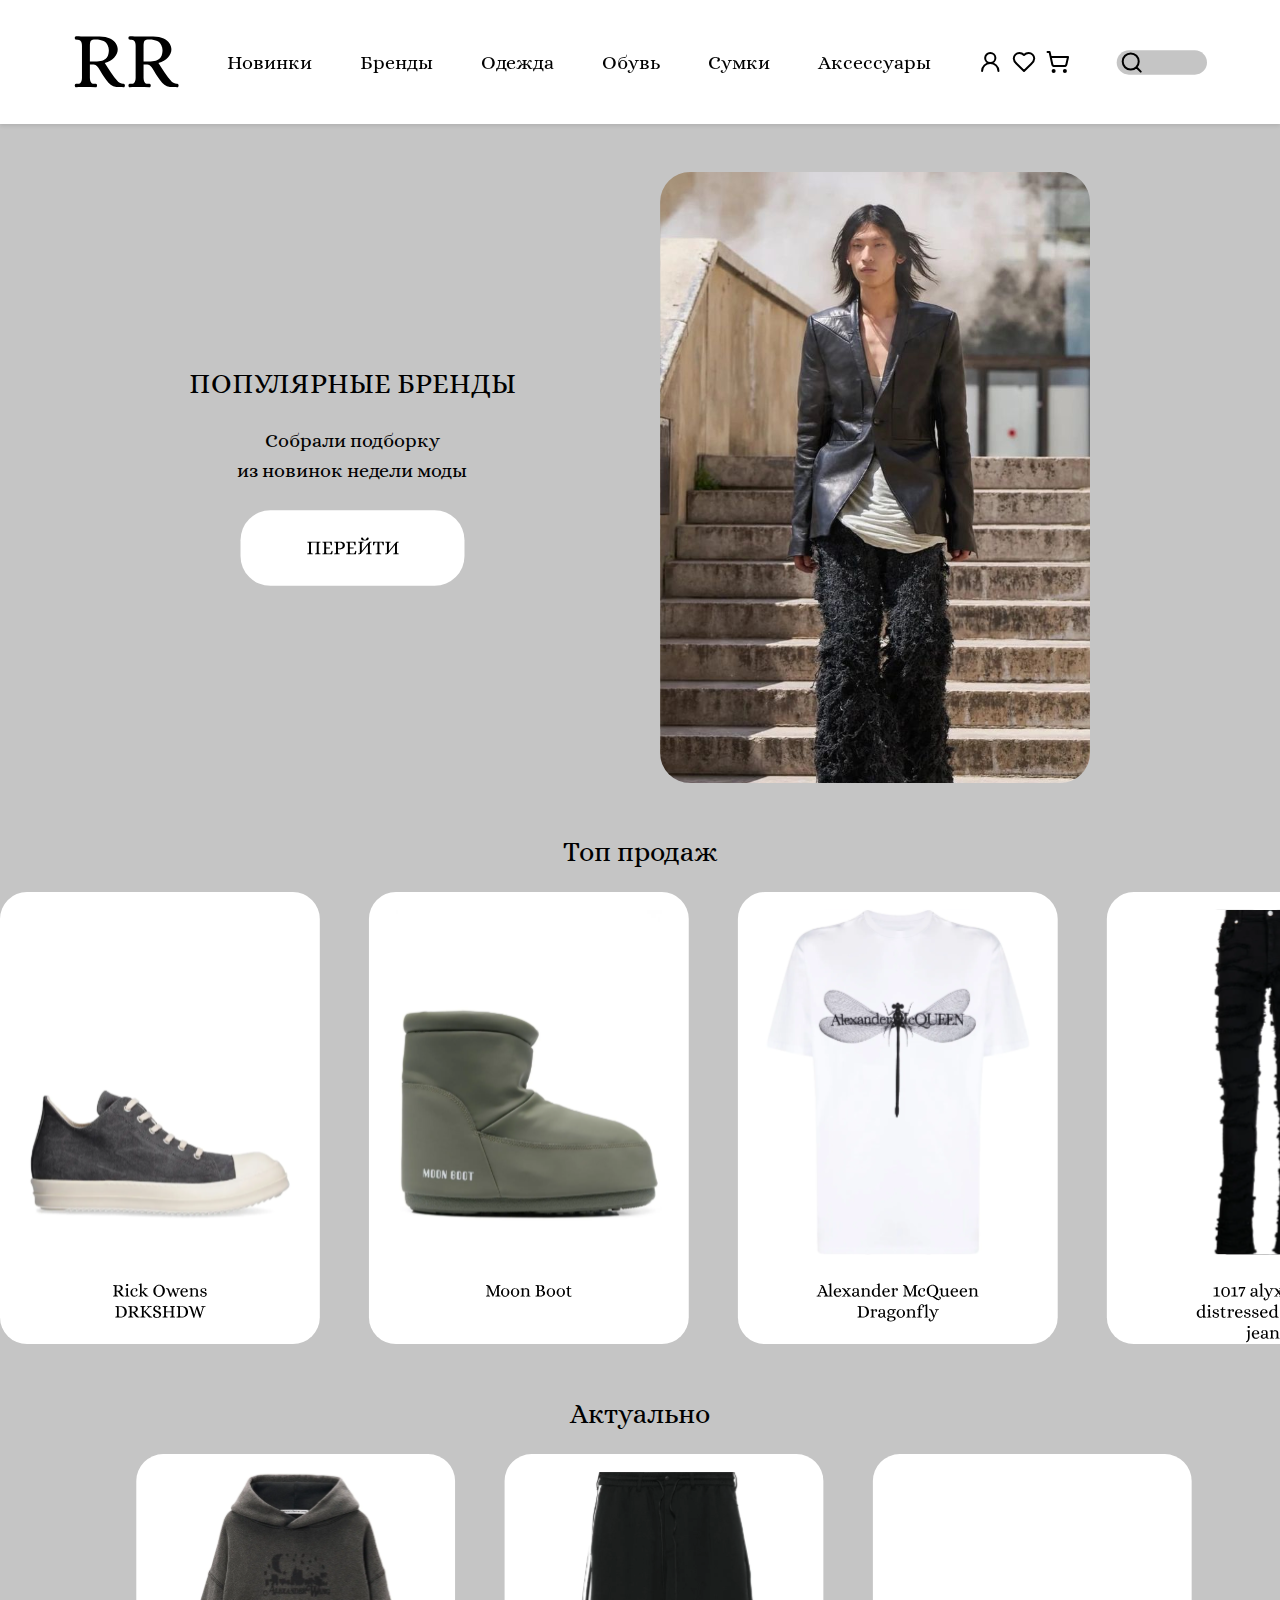
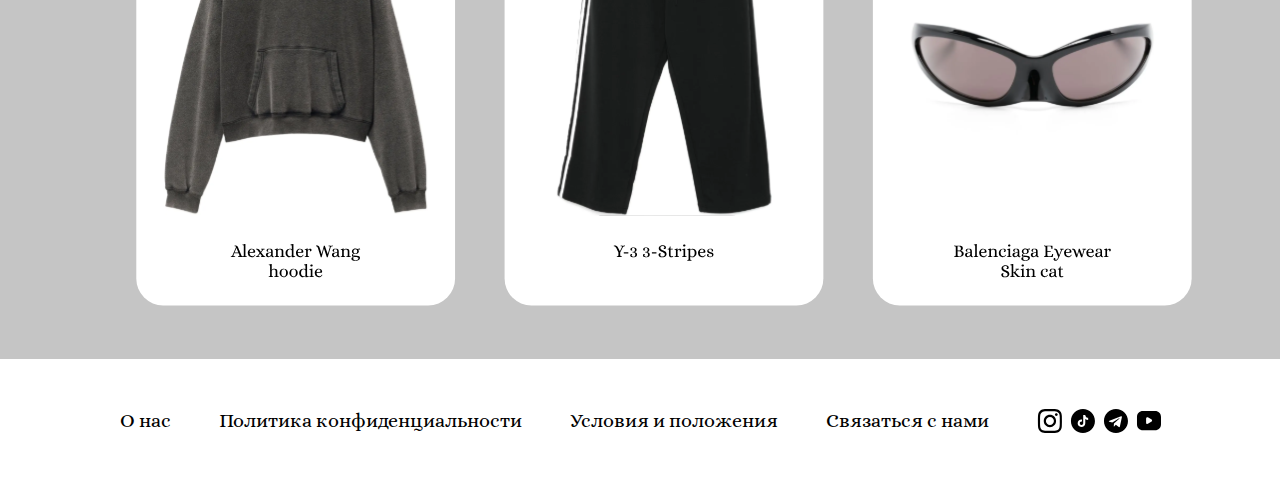
==== index.html @ 3481bcca "update" ====
<!DOCTYPE html>
<html lang="en">
<head>
    <meta charset="UTF-8">
    <meta name="viewport" content="width=device-width, initial-scale=1.0">
    <title>Raise Revolution</title>
    <link rel="stylesheet" href="/src/css/style.css">
    <link rel="stylesheet" href="/src/css/reset.css">
    <link rel="preconnect" href="https://fonts.googleapis.com">
    <link rel="preconnect" href="https://fonts.gstatic.com" crossorigin>
    <link href="https://fonts.googleapis.com/css2?family=Alice&display=swap" rel="stylesheet">
    <link rel="icon" href="/src/icons/logox32.svg" type="image/svg+xml">
</head>
<body>

    <header class="header">
        <div class="container_header">
            <div class="logo">
                <a class="logo_item" href="#"><img src="/src/icons/logo.svg" alt="Raise Revolution"></a>
            </div>
    
            <nav class="menu">
                    <ul class="menu_list">
                        <li class="menu_item"><a href="#" class="menu_link">Новинки</a></li>
                        <li class="menu_item"><a href="#" class="menu_link">Бренды</a></li>
                        <li class="menu_item"><a href="#" class="menu_link">Одежда</a></li>
                        <li class="menu_item"><a href="#" class="menu_link">Обувь</a></li>
                        <li class="menu_item"><a href="#" class="menu_link">Сумки</a></li>
                        <li class="menu_item"><a href="#" class="menu_link">Аксессуары</a></li>
                    </ul>
            </nav>
    
            <div class="user_actions">
                <a class="user_actions_item" href="#"><img src="/src/icons/user-round.svg" alt="Profile"></a>
                <a class="user_actions_item" href="#"><img src="/src/icons/heart.svg" alt="Favorite"></a>
                <a class="user_actions_item" href="#"><img src="/src/icons/shopping-cart.svg" alt="Cart"></a>
            </div>
    
            <div class="search">
                <a class="search_item" href="#"><img src="/src/icons/search_btn.svg" alt="Search"></a>
            </div>
    
        </div>
    </header>
    
    <div class="container">
        
        <main class="main">
            <div class="top_main">
                <div class="top_main_text">
                    <h1>ПОПУЛЯРНЫЕ БРЕНДЫ</h1>
                    <p>Собрали подборку <br>из новинок недели моды</p>
                    <a href="#"><img src="/src/img/to_go.svg" alt="Перейти"></a>
                </div>
                <div class="top_main_img">
                    <img src="/src/img/runway.svg" alt="Runway">
                </div>
            </div>
    
    
            <div class="mid_main">
                <div class="mid_main_text">
                    <p>Топ продаж</p>
                </div>
                <div class="mid_main_content">
                    <a href="#"><img src="/src/img/ramones_shoes.svg" alt=""></a>
                    <a href="#"><img src="/src/img/moon_boot.svg" alt=""></a>
                    <a href="#"><img src="/src/img/alex_thirt.svg" alt=""></a>
                    <a href="#"><img src="/src/img/alyx jeans.svg" alt=""></a>
                </div>
            </div>
    
            <div class="bot_main">
                <div class="bot_main_text">
                    <p>Актуально</p>
                </div>
                <div class="bot_main_content">
                    <a href="#"><img src="/src/img/dsq_puf.svg" alt=""></a>
                    <a href="#"><img src="/src/img/alex_hoodie.svg" alt=""></a>
                    <a href="#"><img src="/src/img/y-3_pants.svg" alt=""></a>
                    <a href="#"><img src="/src/img/balenci_eye.svg" alt=""></a>
                </div>
            </div>
    </main>

    </div>
    
    <footer class="footer">
        <div class="container_footer">
            <nav class="faq">
                <ul class="faq_list">
                    <li class="faq_item"><a href="#" class="faq_link">О нас</a></li>
                    <li class="faq_item"><a href="#" class="faq_link">Политика конфиденциальности</a></li>
                    <li class="faq_item"><a href="#" class="faq_link">Условия и положения</a></li>
                    <li class="faq_item"><a href="#" class="faq_link">Связаться c нами</a></li>
                </ul>
            </nav>
            <div class="social">
                <a class="social_item" href="#"><img src="/src/icons/insta.svg" alt=""></a>
                <a class="social_item" href="#"><img src="/src/icons/tiktok.svg" alt=""></a>
                <a class="social_item" href="#"><img src="/src/icons/tg.svg" alt=""></a>
                <a class="social_item" href="#"><img src="/src/icons/youtube.svg" alt=""></a>
            </div>
        </div>
    </footer>

</body>
</html>
---- src/css/style.css ----
a{
    text-decoration: none;
    color: inherit;
}

ul{
    list-style: none;
}

body{
    color: black;
    font-size: 20px;
    font-family: "Alice", serif;
    font-weight: 400;
    font-style: normal;
    background-color: #c5c5c5; 
}

/* HEADER */

.header {
    position: sticky;
    top: 0;
    width: 100%;
    height: 124px;
    margin: 0;
    padding: 0;
    background-color: white;
    box-shadow: 0 2px 4px rgba(0, 0, 0, 0.1);
    z-index: 1000;
    display: flex;
    align-items: center;
}

.container_header {
    max-width: 1136px;
    margin: 0 auto;
    display: flex;
    align-items: center;
    gap: 48px;
}

.menu_item{
    max-width: auto;
    max-height: auto;
    display: flex;
    font-size: 20px;
}

.menu_list{
    display: flex;
    align-items: center;
    gap: 0 48px;
}

.menu{
    max-width: 703px;
    display: flex;
}

.user_actions{
    max-width: 90px;
    gap: 0 8px;
    display: flex;
    align-items: center;
}

.user_actions_item{
    max-width: auto;
    max-height: auto;
    display: flex;
}

.search{
    display: flex;
    align-items: center;
    max-width: 90px;
}

.search_item{
    max-width: auto;
    max-height: auto;
    display: flex;
}

.logo_item{
    max-width: auto;
    max-height: auto;
    display: flex;
    transition: transform 0.3s ease;
}

.logo_item:hover{
    transform: scale(1.03);
}


/* MAIN */

.container {
    max-width: 1424px;
    margin: 0 auto;
}

/* TOP MAIN */

.top_main {
    max-width: 900px;
    margin: 48px auto 0;
    display: flex;
    align-items: center;
    justify-content: space-between;
}

.top_main_text {
    max-width: 324px;
    display: flex;
    flex-direction: column;
    align-items: center;
    gap: 24px;
    text-align: center;
}

.top_main_text h1 {
    white-space: nowrap;
    font-size: 28px;
    text-align: left;
    font-weight: 400;
    line-height: 1.2;
    color: #000;
}

.top_main_text p {
    font-size: 20px;
    max-width: 238px;
    line-height: 1.5;
    color: #000;
    text-align: center;
}
.top_main_text h1,
.top_main_text p {
    margin: 0;
}

.top_main_text img {
    width: 225px;
    height: 76px;
    display: inline-block;
    
    transition: transform 0.3s ease;
}
.top_main_text img:hover{
    transform: scale(1.03);
}

.top_main_img img {
    width: 100%;
    height: auto;
    max-width: 430px;
    object-fit: cover;
}

/* MID MAIN */

.mid_main {
    max-width: 1424px;
    margin: 48px auto 0;
    display: flex;
    flex-direction: column;
    justify-content: center;
    align-items: center;
}

.mid_main_text {
    font-size: 28px;
    font-weight: 400;
    text-align: center;
    margin-bottom: 24px;
    color: #000;
    width: 100%;
    display: flex;
    justify-content: center;
}

.mid_main_content {
    display: flex;
    justify-content: space-between;
    align-items: center;
    gap: 48px;
    max-width: 100%;
    height: auto;
}

.mid_main_content img {
    max-width: auto;
    max-height: auto;
    object-fit: contain;
    transition: transform 0.3s ease;
}

.mid_main_content img:hover {
    transform: scale(1.03);
}

/* BOT MAIN */

.bot_main {
    max-width: 100%;
    margin: 48px auto 0;
    display: flex;
    flex-direction: column;
    justify-content: center;
    align-items: center;
}

.bot_main_text {
    font-size: 28px;
    font-weight: 400;
    text-align: center;
    margin-bottom: 24px;
    color: #000;
    width: 100%;
    display: flex;
    justify-content: center;
}

.bot_main_content {
    display: flex;
    justify-content: space-between;
    align-items: center;
    gap: 48px;
    max-width: 100%;
    height: auto;
}

.bot_main_content img {
    max-width: auto;
    max-height: auto;
    transition: transform 0.3s ease;
}

.bot_main_content img:hover {
    transform: scale(1.03);
}

/* FOOTER */

.footer {
    margin-top: 48px;
    width: 100%;
    height: 124px;
    padding: 0;
    background-color: white;
    display: flex;
    align-items: center;
}

.container_footer {
    max-width: 1136px;
    margin: 0 auto;
    display: flex;
    align-items: center;
    gap: 48px;
}

.faq_item{
    max-width: auto;
    max-height: auto;
    display: flex;
    font-size: 20px;
}

.faq_list{
    display: flex;
    align-items: center;
    gap: 0 48px;
}

.faq{
    max-width: 961px;
    display: flex;
}

.social{
    max-width: 125px;
    gap: 0 8px;
    display: flex;
    align-items: center;
}

.social_item{
    max-width: auto;
    max-height: auto;
    display: flex;
    transition: transform 0.3s ease;
}

.social_item:hover{
    transform: scale(1.03);
}
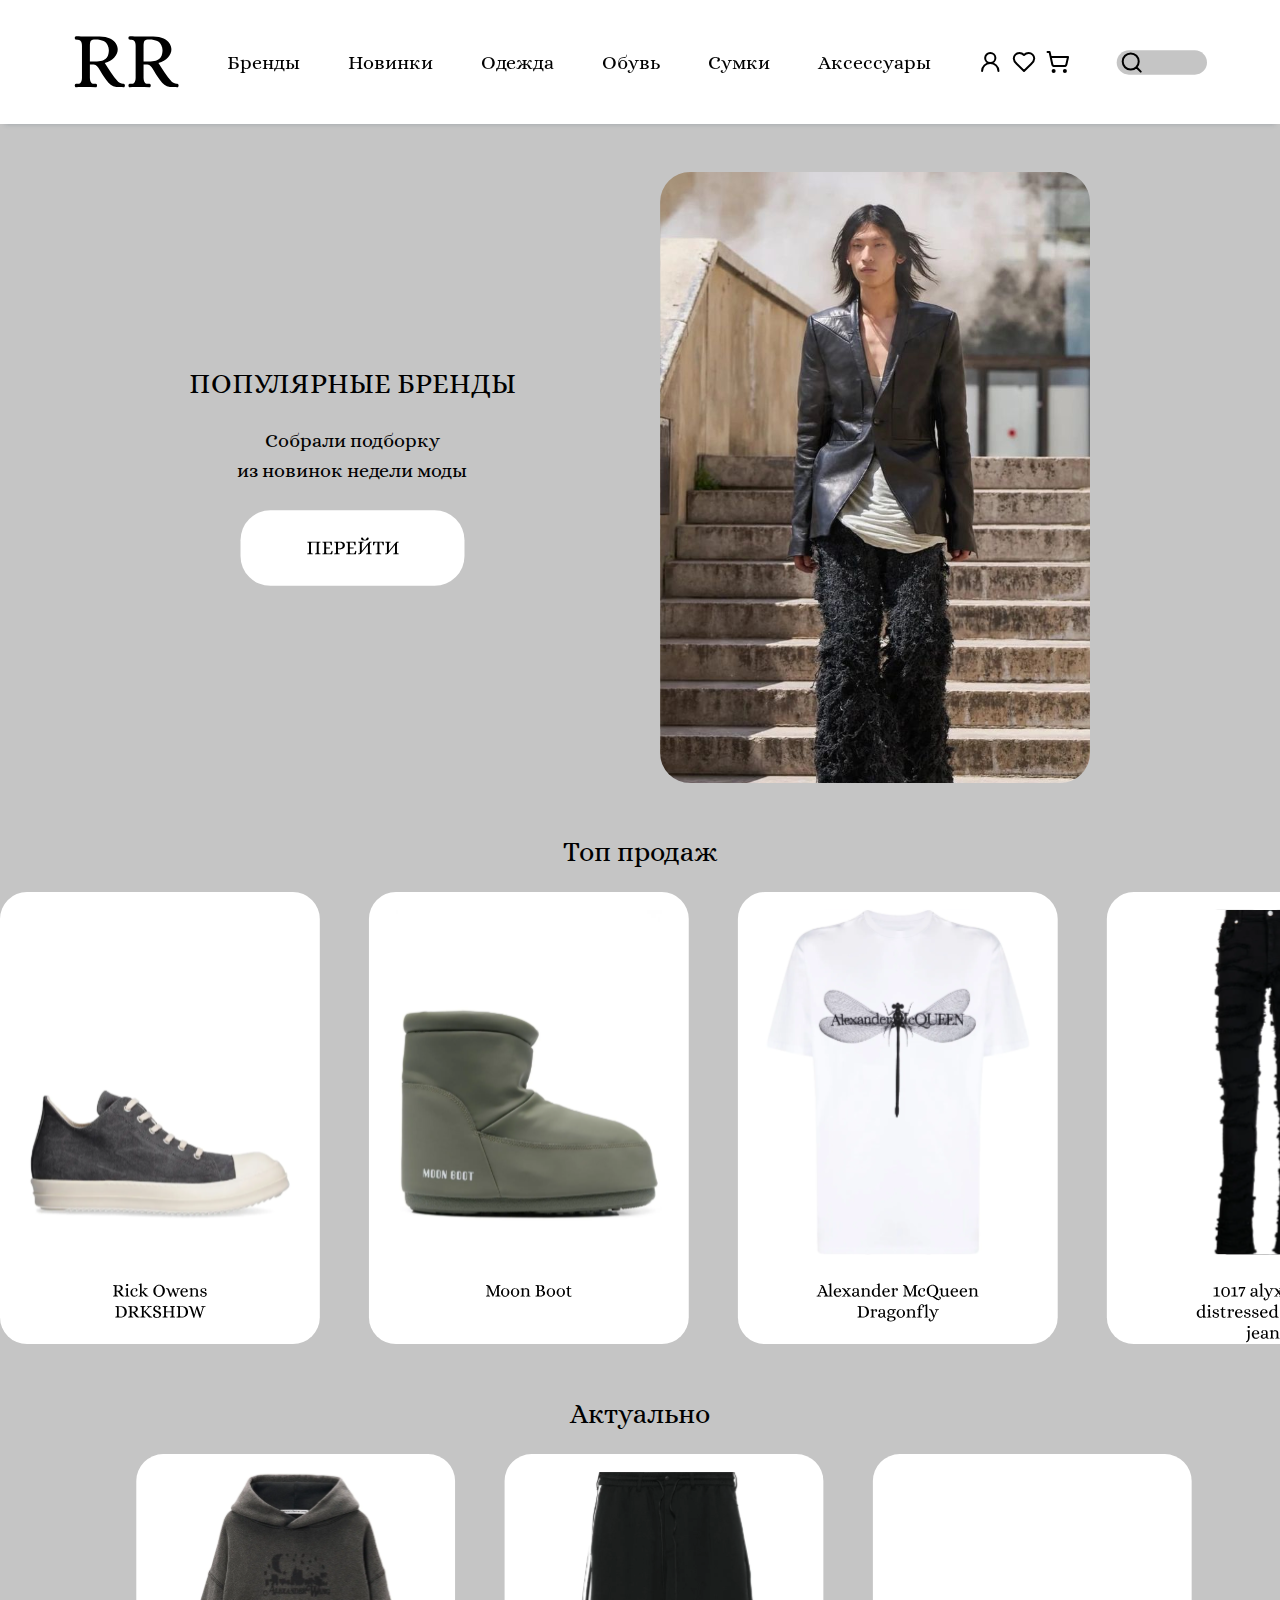
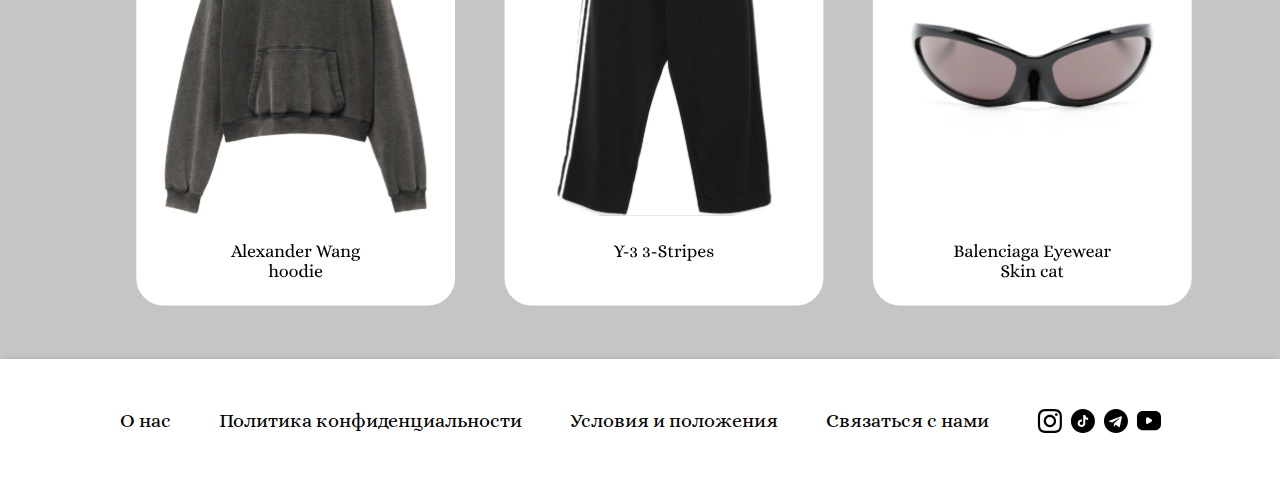
==== commit 76ea828a: "update01" ====
--- a/index.html
+++ b/index.html
@@ -21,12 +21,12 @@
     
             <nav class="menu">
                     <ul class="menu_list">
-                        <li class="menu_item"><a href="#" class="menu_link">Новинки</a></li>
-                        <li class="menu_item"><a href="#" class="menu_link">Бренды</a></li>
-                        <li class="menu_item"><a href="#" class="menu_link">Одежда</a></li>
-                        <li class="menu_item"><a href="#" class="menu_link">Обувь</a></li>
-                        <li class="menu_item"><a href="#" class="menu_link">Сумки</a></li>
-                        <li class="menu_item"><a href="#" class="menu_link">Аксессуары</a></li>
+                        <li class="menu_item"><a href="#">Бренды</a></li>
+                        <li class="menu_item"><a href="#">Новинки</a></li>
+                        <li class="menu_item"><a href="#">Одежда</a></li>
+                        <li class="menu_item"><a href="#">Обувь</a></li>
+                        <li class="menu_item"><a href="#">Сумки</a></li>
+                        <li class="menu_item"><a href="#">Аксессуары</a></li>
                     </ul>
             </nav>
     
@@ -63,10 +63,10 @@
                     <p>Топ продаж</p>
                 </div>
                 <div class="mid_main_content">
-                    <a href="#"><img src="/src/img/ramones_shoes.svg" alt=""></a>
-                    <a href="#"><img src="/src/img/moon_boot.svg" alt=""></a>
-                    <a href="#"><img src="/src/img/alex_thirt.svg" alt=""></a>
-                    <a href="#"><img src="/src/img/alyx jeans.svg" alt=""></a>
+                    <a class="mid_main_content_item" href="#"><img src="/src/img/ramones_shoes.svg" alt=""></a>
+                    <a class="mid_main_content_item" href="#"><img src="/src/img/moon_boot.svg" alt=""></a>
+                    <a class="mid_main_content_item" href="#"><img src="/src/img/alex_thirt.svg" alt=""></a>
+                    <a class="mid_main_content_item" href="#"><img src="/src/img/alyx jeans.svg" alt=""></a>
                 </div>
             </div>
     
@@ -75,10 +75,10 @@
                     <p>Актуально</p>
                 </div>
                 <div class="bot_main_content">
-                    <a href="#"><img src="/src/img/dsq_puf.svg" alt=""></a>
-                    <a href="#"><img src="/src/img/alex_hoodie.svg" alt=""></a>
-                    <a href="#"><img src="/src/img/y-3_pants.svg" alt=""></a>
-                    <a href="#"><img src="/src/img/balenci_eye.svg" alt=""></a>
+                    <a class="bot_main_content_item" href="#"><img src="/src/img/dsq_puf.svg" alt=""></a>
+                    <a class="bot_main_content_item" href="#"><img src="/src/img/alex_hoodie.svg" alt=""></a>
+                    <a class="bot_main_content_item" href="#"><img src="/src/img/y-3_pants.svg" alt=""></a>
+                    <a class="bot_main_content_item" href="#"><img src="/src/img/balenci_eye.svg" alt=""></a>
                 </div>
             </div>
     </main>
@@ -89,10 +89,10 @@
         <div class="container_footer">
             <nav class="faq">
                 <ul class="faq_list">
-                    <li class="faq_item"><a href="#" class="faq_link">О нас</a></li>
-                    <li class="faq_item"><a href="#" class="faq_link">Политика конфиденциальности</a></li>
-                    <li class="faq_item"><a href="#" class="faq_link">Условия и положения</a></li>
-                    <li class="faq_item"><a href="#" class="faq_link">Связаться c нами</a></li>
+                    <li class="faq_item"><a href="#">О нас</a></li>
+                    <li class="faq_item"><a href="#">Политика конфиденциальности</a></li>
+                    <li class="faq_item"><a href="#">Условия и положения</a></li>
+                    <li class="faq_item"><a href="#">Связаться c нами</a></li>
                 </ul>
             </nav>
             <div class="social">
--- a/src/css/style.css
+++ b/src/css/style.css
@@ -26,10 +26,12 @@
     margin: 0;
     padding: 0;
     background-color: white;
-    box-shadow: 0 2px 4px rgba(0, 0, 0, 0.1);
     z-index: 1000;
     display: flex;
     align-items: center;
+    -webkit-box-shadow: 0px 5px 5px -5px rgba(34, 60, 80, 0.25);
+    -moz-box-shadow: 0px 5px 5px -5px rgba(34, 60, 80, 0.25);
+    box-shadow: 0px 5px 5px -5px rgba(34, 60, 80, 0.25);
 }
 
 .container_header {
@@ -191,14 +193,14 @@
     height: auto;
 }
 
-.mid_main_content img {
+.mid_main_content_item {
     max-width: auto;
     max-height: auto;
     object-fit: contain;
     transition: transform 0.3s ease;
 }
 
-.mid_main_content img:hover {
+.mid_main_content_item:hover {
     transform: scale(1.03);
 }
 
@@ -233,13 +235,13 @@
     height: auto;
 }
 
-.bot_main_content img {
-    max-width: auto;
-    max-height: auto;
-    transition: transform 0.3s ease;
-}
-
-.bot_main_content img:hover {
+.bot_main_content_item {
+    max-width: auto;
+    max-height: auto;
+    transition: transform 0.3s ease;
+}
+
+.bot_main_content_item:hover {
     transform: scale(1.03);
 }
 
@@ -253,6 +255,9 @@
     background-color: white;
     display: flex;
     align-items: center;
+    -webkit-box-shadow: 0px -5px 5px -5px rgba(34, 60, 80, 0.25);
+    -moz-box-shadow: 0px -5px 5px -5px rgba(34, 60, 80, 0.25);
+    box-shadow: 0px -5px 5px -5px rgba(34, 60, 80, 0.25);
 }
 
 .container_footer {
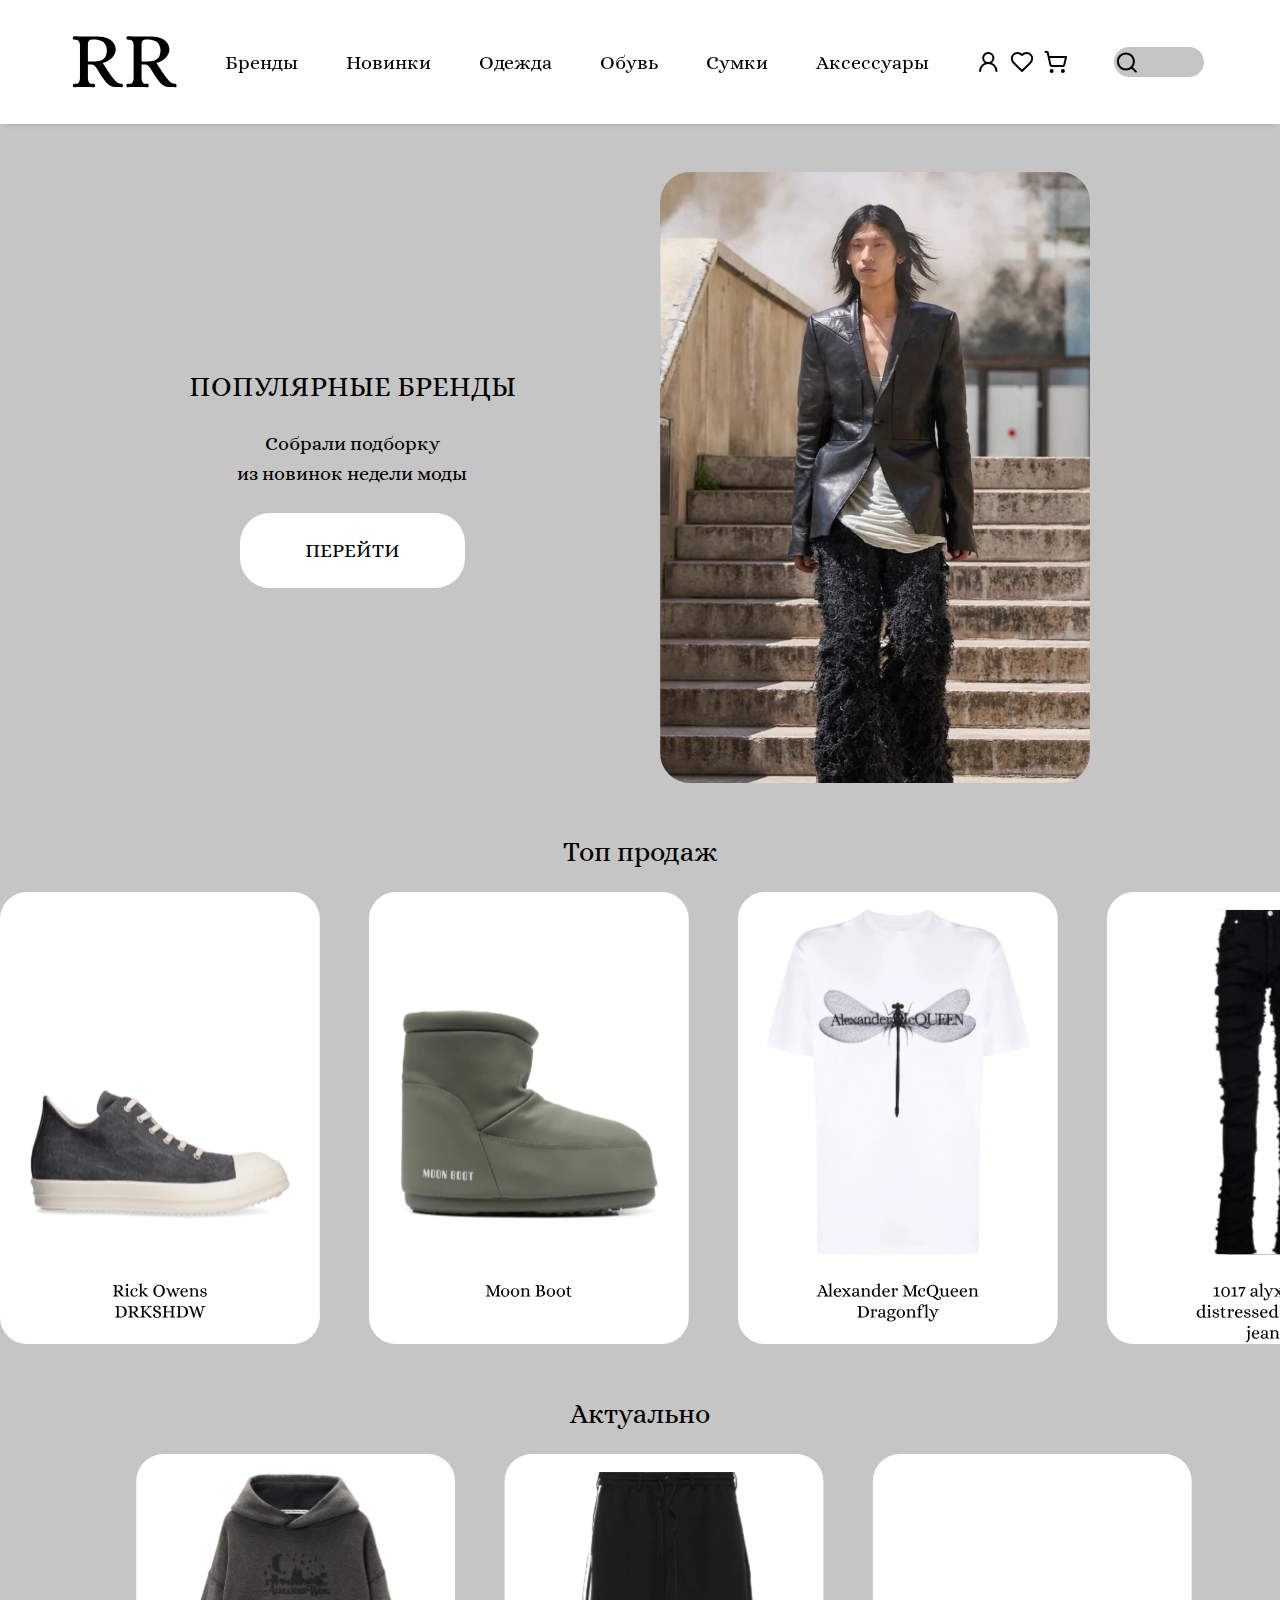
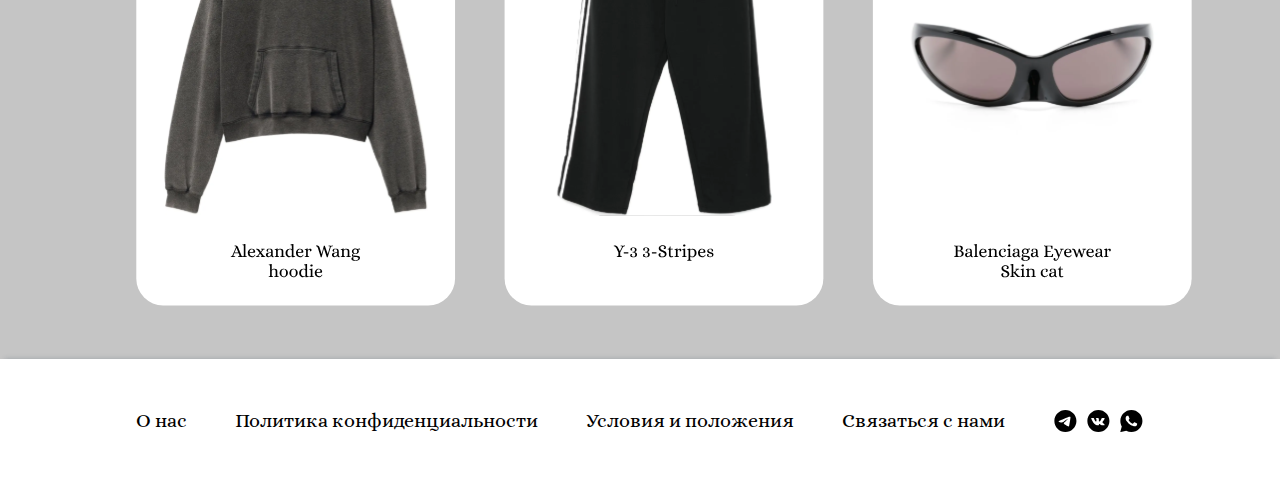
==== commit 571ceecf: "update02" ====
--- a/index.html
+++ b/index.html
@@ -36,8 +36,9 @@
                 <a class="user_actions_item" href="#"><img src="/src/icons/shopping-cart.svg" alt="Cart"></a>
             </div>
     
-            <div class="search">
-                <a class="search_item" href="#"><img src="/src/icons/search_btn.svg" alt="Search"></a>
+            <div class="search"> 
+                <img class="search_icon" src="/src/icons/search_loop.svg" alt="">
+                <input class="search_item" type="text">
             </div>
     
         </div>
@@ -50,7 +51,7 @@
                 <div class="top_main_text">
                     <h1>ПОПУЛЯРНЫЕ БРЕНДЫ</h1>
                     <p>Собрали подборку <br>из новинок недели моды</p>
-                    <a href="#"><img src="/src/img/to_go.svg" alt="Перейти"></a>
+                    <a class="top_main_text_btn" href="">ПЕРЕЙТИ</a>
                 </div>
                 <div class="top_main_img">
                     <img src="/src/img/runway.svg" alt="Runway">
@@ -96,10 +97,9 @@
                 </ul>
             </nav>
             <div class="social">
-                <a class="social_item" href="#"><img src="/src/icons/insta.svg" alt=""></a>
-                <a class="social_item" href="#"><img src="/src/icons/tiktok.svg" alt=""></a>
                 <a class="social_item" href="#"><img src="/src/icons/tg.svg" alt=""></a>
-                <a class="social_item" href="#"><img src="/src/icons/youtube.svg" alt=""></a>
+                <a class="social_item" href="#"><img src="/src/icons/vk.svg" alt=""></a>
+                <a class="social_item" href="#"><img src="/src/icons/whatsapp.svg" alt=""></a>
             </div>
         </div>
     </footer>
--- a/src/css/style.css
+++ b/src/css/style.css
@@ -71,19 +71,41 @@
     max-width: auto;
     max-height: auto;
     display: flex;
+    transition: transform 0.3s ease;
+}
+
+.user_actions_item:hover{
+    transform: scale(1.03);
 }
 
 .search{
-    display: flex;
-    align-items: center;
-    max-width: 90px;
-}
-
-.search_item{
-    max-width: auto;
-    max-height: auto;
-    display: flex;
-}
+    width: 200px;
+    display: flex;
+    align-items: center;
+    position: relative;
+}
+
+.search_icon{
+    position: absolute;
+    pointer-events: none;
+}
+
+.search_item {
+    padding: 6px 12px 6px 35px;
+    width: 90px;
+    max-width: 300px;
+    border: none;
+    font-size: 16px;
+    border-radius: 30px;
+    background-color: #c5c5c5;
+    transition: width 0.3s ease-in-out;
+}
+
+.search_item:focus {
+    width: 200px;
+    outline: none;
+}
+
 
 .logo_item{
     max-width: auto;
@@ -139,19 +161,20 @@
     color: #000;
     text-align: center;
 }
+
+.top_main_text_btn{
+    padding: 26px 65px 26px 65px;
+    background-color: #fff;
+    border-radius: 30px;
+    transition: transform 0.3s ease;
+}
+
 .top_main_text h1,
 .top_main_text p {
     margin: 0;
 }
 
-.top_main_text img {
-    width: 225px;
-    height: 76px;
-    display: inline-block;
-    
-    transition: transform 0.3s ease;
-}
-.top_main_text img:hover{
+.top_main_text_btn:hover{
     transform: scale(1.03);
 }
 
@@ -302,4 +325,4 @@
 
 .social_item:hover{
     transform: scale(1.03);
-} +}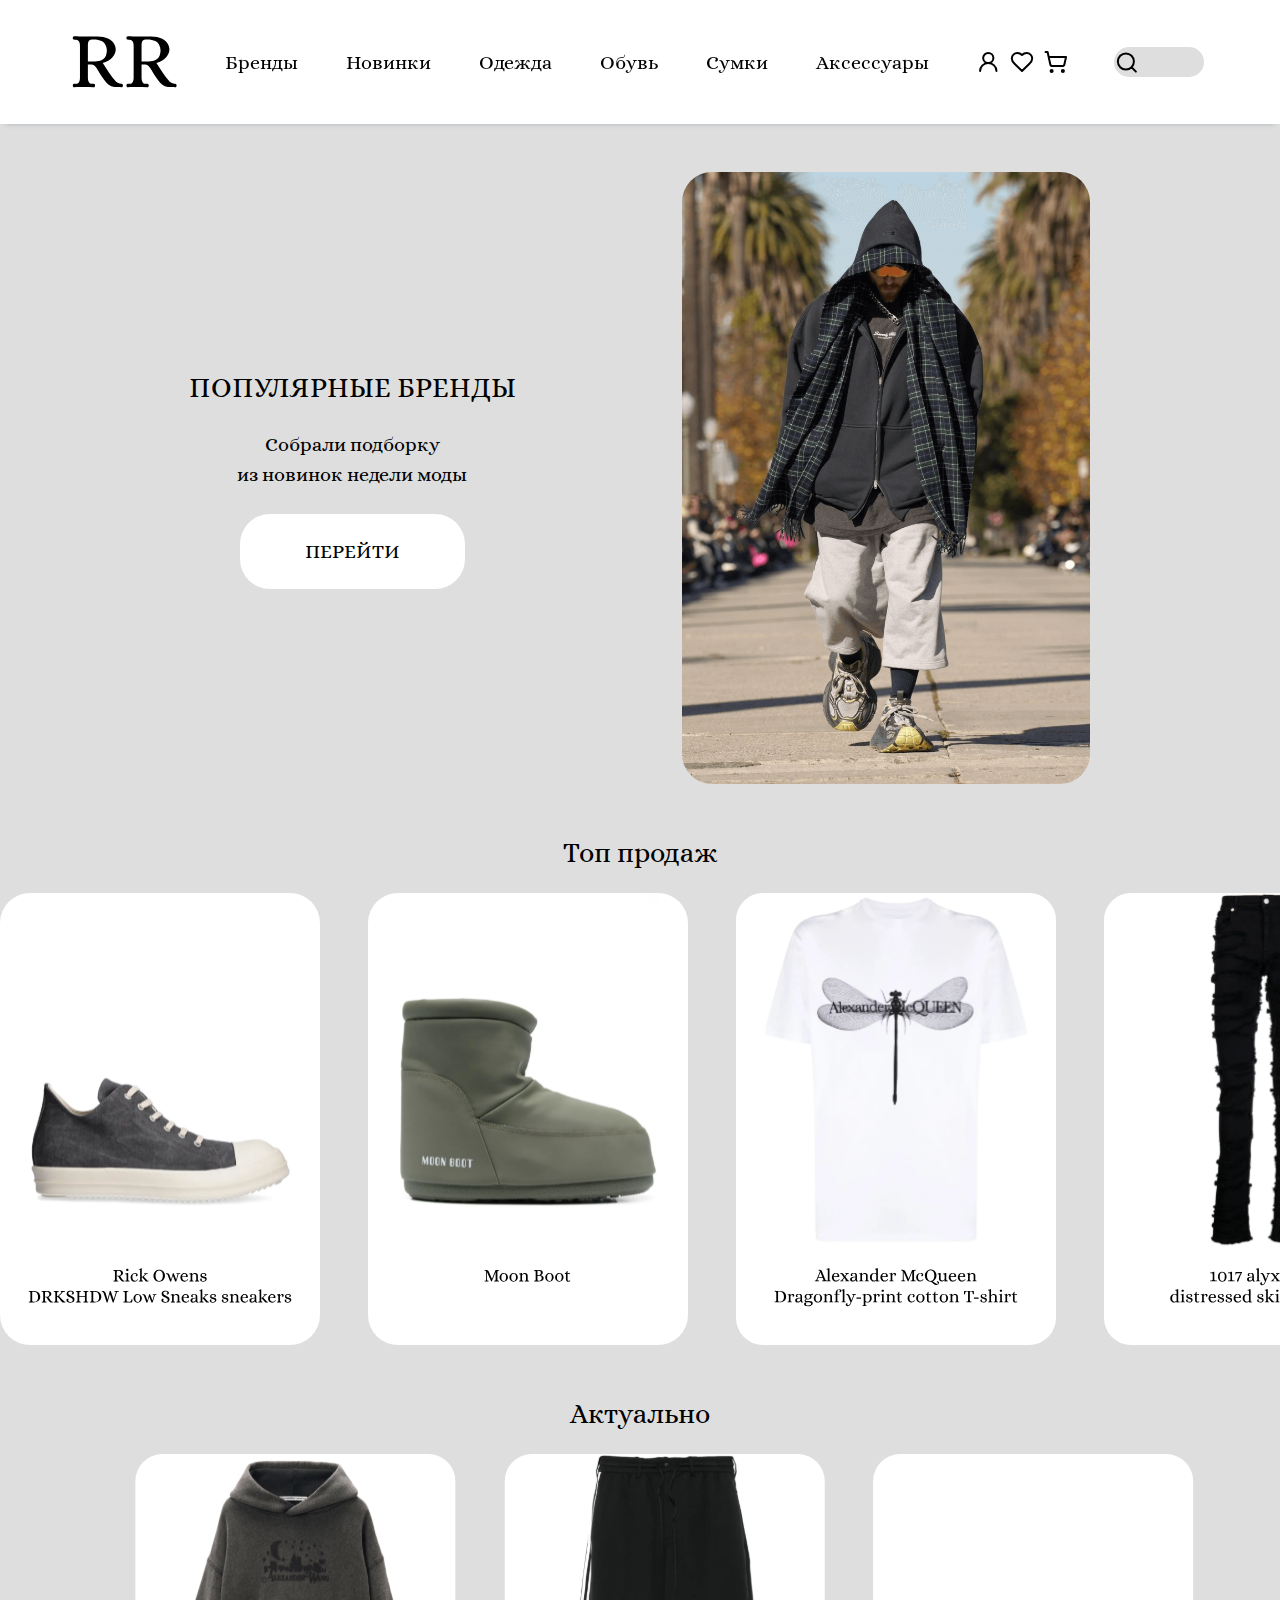
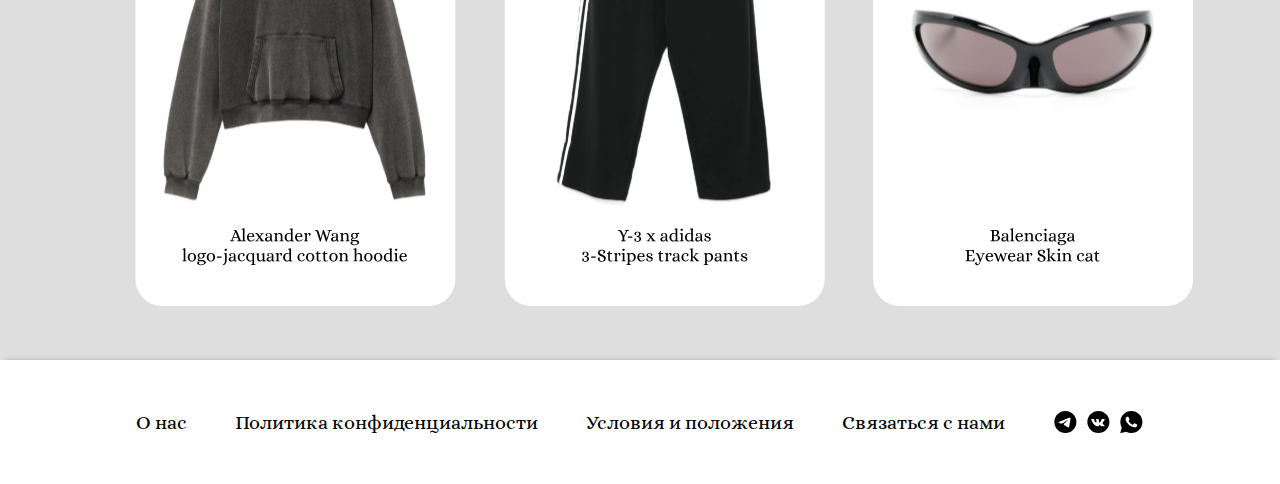
==== commit 9f442320: "update02" ====
--- a/index.html
+++ b/index.html
@@ -58,7 +58,6 @@
                 </div>
             </div>
     
-    
             <div class="mid_main">
                 <div class="mid_main_text">
                     <p>Топ продаж</p>
--- a/src/css/style.css
+++ b/src/css/style.css
@@ -13,7 +13,7 @@
     font-family: "Alice", serif;
     font-weight: 400;
     font-style: normal;
-    background-color: #c5c5c5; 
+    background-color: #dedede; 
 }
 
 /* HEADER */
@@ -97,7 +97,7 @@
     border: none;
     font-size: 16px;
     border-radius: 30px;
-    background-color: #c5c5c5;
+    background-color: #dedede;
     transition: width 0.3s ease-in-out;
 }
 
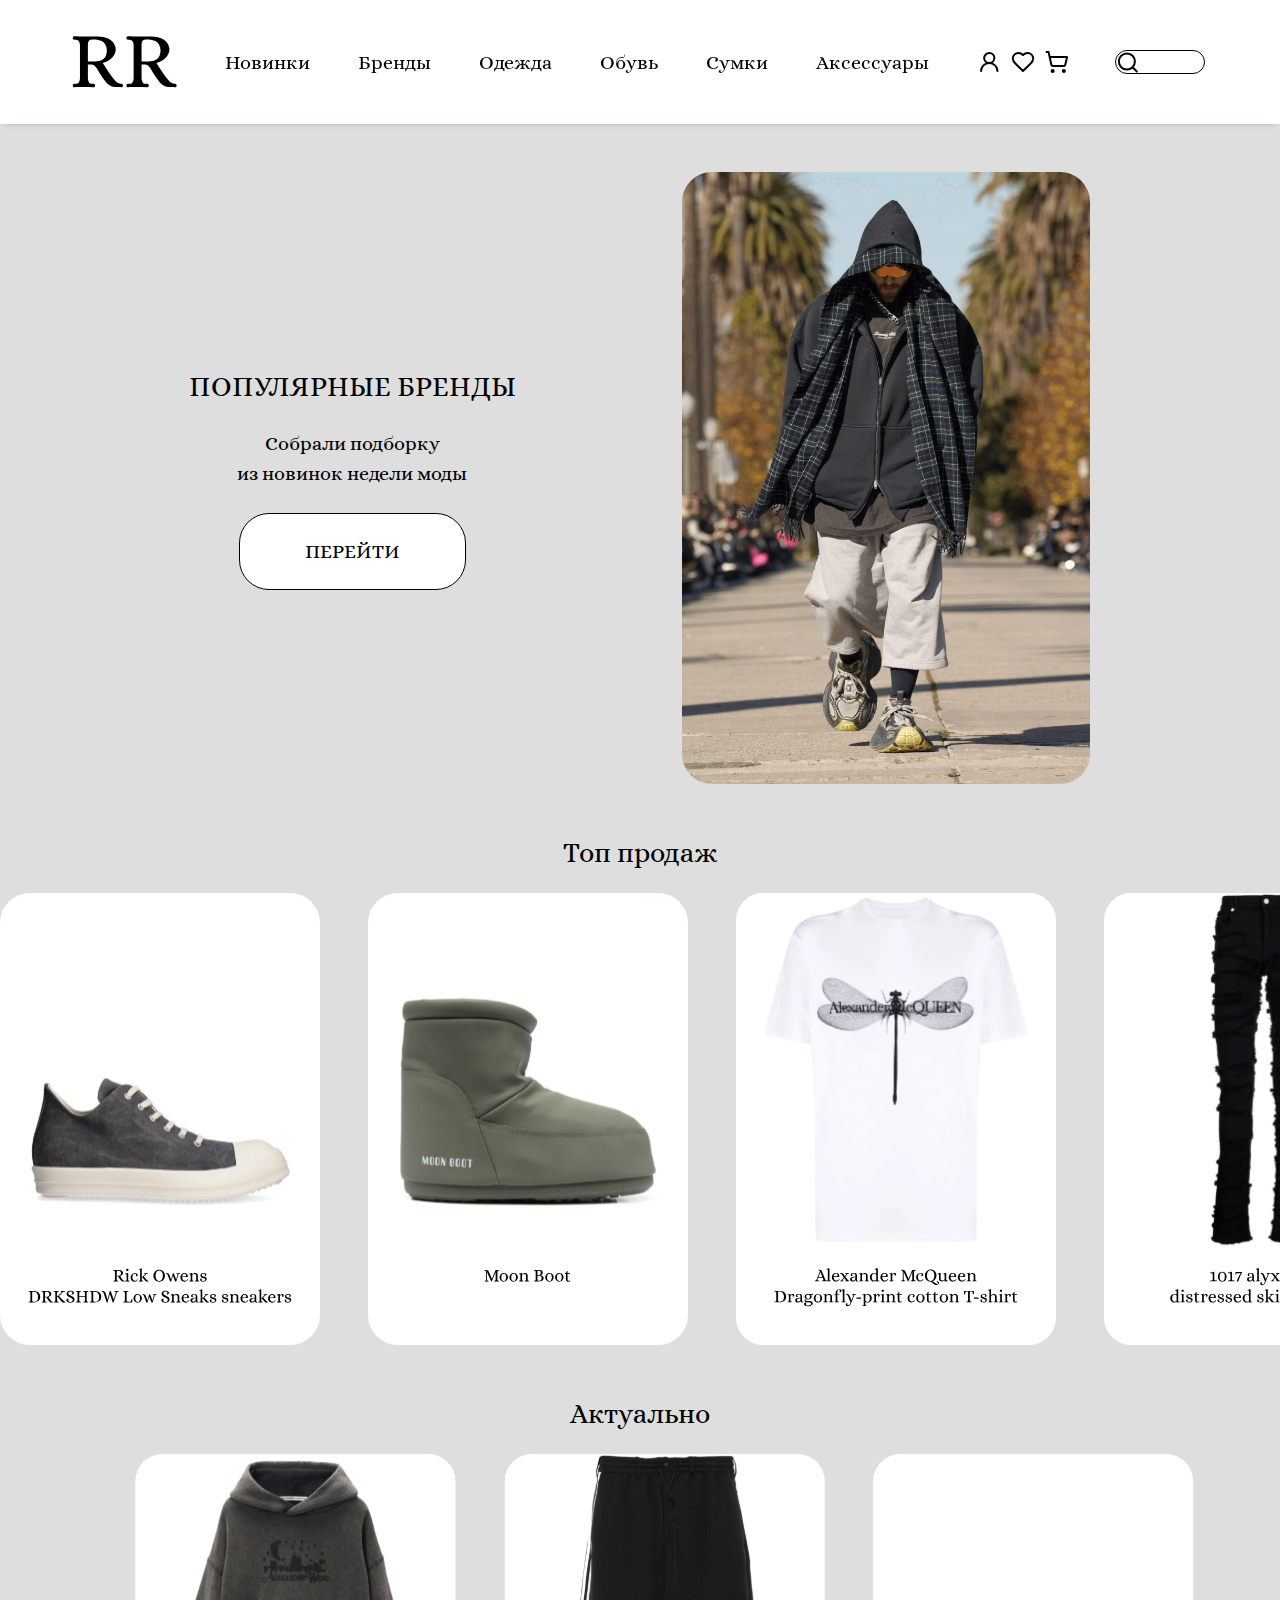
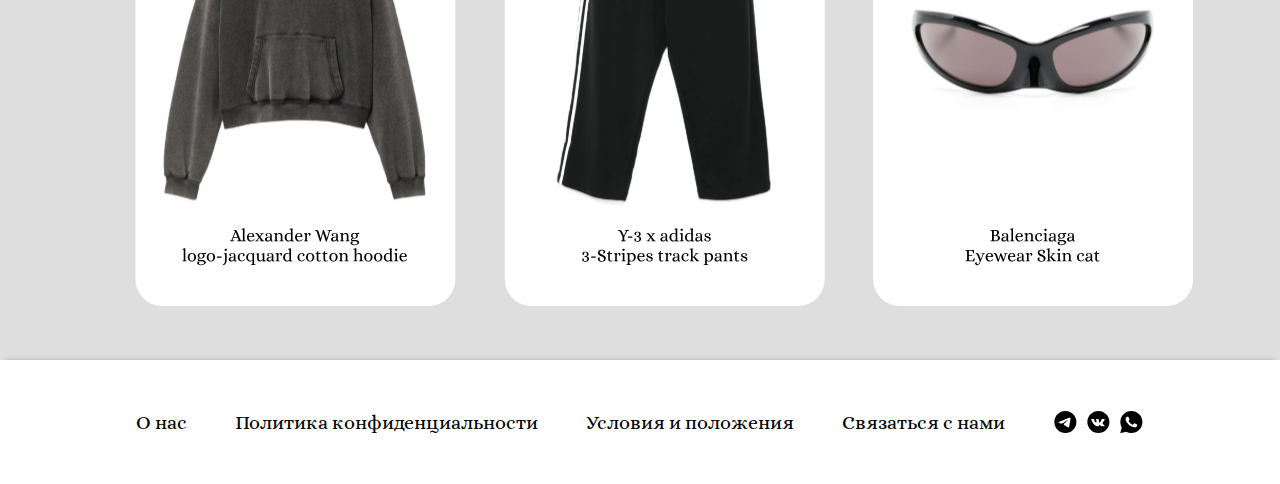
==== commit 21b4598e: "upadte test" ====
--- a/index.html
+++ b/index.html
@@ -16,13 +16,13 @@
     <header class="header">
         <div class="container_header">
             <div class="logo">
-                <a class="logo_item" href="#"><img src="/src/icons/logo.svg" alt="Raise Revolution"></a>
+                <a class="logo_item" href="#" title="Raise Revolution"><img src="/src/icons/logo.svg" alt="Raise Revolution"></a>
             </div>
     
             <nav class="menu">
                     <ul class="menu_list">
+                        <li class="menu_item"><a href="#">Новинки</a></li>
                         <li class="menu_item"><a href="#">Бренды</a></li>
-                        <li class="menu_item"><a href="#">Новинки</a></li>
                         <li class="menu_item"><a href="#">Одежда</a></li>
                         <li class="menu_item"><a href="#">Обувь</a></li>
                         <li class="menu_item"><a href="#">Сумки</a></li>
@@ -31,14 +31,14 @@
             </nav>
     
             <div class="user_actions">
-                <a class="user_actions_item" href="#"><img src="/src/icons/user-round.svg" alt="Profile"></a>
-                <a class="user_actions_item" href="#"><img src="/src/icons/heart.svg" alt="Favorite"></a>
-                <a class="user_actions_item" href="#"><img src="/src/icons/shopping-cart.svg" alt="Cart"></a>
+                <a class="user_actions_item" href="#" title="Профиль"><img src="/src/icons/user-round.svg" alt="Profile"></a>
+                <a class="user_actions_item" href="#" title="Избранное"><img src="/src/icons/heart.svg" alt="Favorite"></a>
+                <a class="user_actions_item" href="#" title="Корзина"><img src="/src/icons/shopping-cart.svg" alt="Cart"></a>
             </div>
     
-            <div class="search"> 
+            <div class="search" title="Поиск"> 
                 <img class="search_icon" src="/src/icons/search_loop.svg" alt="">
-                <input class="search_item" type="text">
+                <input class="search_item" type="search" spellcheck="true">
             </div>
     
         </div>
@@ -51,7 +51,7 @@
                 <div class="top_main_text">
                     <h1>ПОПУЛЯРНЫЕ БРЕНДЫ</h1>
                     <p>Собрали подборку <br>из новинок недели моды</p>
-                    <a class="top_main_text_btn" href="">ПЕРЕЙТИ</a>
+                    <button class="top_main_text_btn">ПЕРЕЙТИ</button>
                 </div>
                 <div class="top_main_img">
                     <img src="/src/img/runway.svg" alt="Runway">
@@ -66,7 +66,7 @@
                     <a class="mid_main_content_item" href="#"><img src="/src/img/ramones_shoes.svg" alt=""></a>
                     <a class="mid_main_content_item" href="#"><img src="/src/img/moon_boot.svg" alt=""></a>
                     <a class="mid_main_content_item" href="#"><img src="/src/img/alex_thirt.svg" alt=""></a>
-                    <a class="mid_main_content_item" href="#"><img src="/src/img/alyx jeans.svg" alt=""></a>
+                    <a class="mid_main_content_item" href="#"><img src="/src/img/alyx_jeans.svg" alt=""></a>
                 </div>
             </div>
     
@@ -102,6 +102,6 @@
             </div>
         </div>
     </footer>
-
+    <script src="/src/js/script.js"></script>
 </body>
 </html>--- a/src/css/style.css
+++ b/src/css/style.css
@@ -42,27 +42,33 @@
     gap: 48px;
 }
 
-.menu_item{
-    max-width: auto;
-    max-height: auto;
-    display: flex;
-    font-size: 20px;
+.menu_item {
+    max-width: auto;
+    max-height: auto;
+    display: flex;
+    font-size: 20px;
+    color: #000;
+    opacity: 1;
+    transition: opacity 0.3s ease;
+}
+
+.menu_item:hover {
+    opacity: 1;
+}
+
+.menu_item.not-hovered {
+    opacity: 0.7;
 }
 
 .menu_list{
     display: flex;
     align-items: center;
-    gap: 0 48px;
-}
-
-.menu{
-    max-width: 703px;
-    display: flex;
+    gap: 48px;
 }
 
 .user_actions{
     max-width: 90px;
-    gap: 0 8px;
+    gap: 8px;
     display: flex;
     align-items: center;
 }
@@ -71,11 +77,16 @@
     max-width: auto;
     max-height: auto;
     display: flex;
-    transition: transform 0.3s ease;
-}
-
-.user_actions_item:hover{
-    transform: scale(1.03);
+    opacity: 1;
+    transition: opacity 0.3s ease;
+
+    &:hover{
+        opacity: 1;
+    }
+}
+
+.user_actions_item.not-hovered{
+    opacity: 0.7;
 }
 
 .search{
@@ -91,33 +102,28 @@
 }
 
 .search_item {
+    font: inherit;
     padding: 6px 12px 6px 35px;
     width: 90px;
     max-width: 300px;
+    max-height: 24px;
     border: none;
     font-size: 16px;
     border-radius: 30px;
-    background-color: #dedede;
+    border: 1.5px solid #000;
+    background-color: #fff;
     transition: width 0.3s ease-in-out;
-}
-
-.search_item:focus {
-    width: 200px;
+    &:focus{
+        width: 200px;
     outline: none;
-}
-
+    }
+}
 
 .logo_item{
     max-width: auto;
     max-height: auto;
     display: flex;
-    transition: transform 0.3s ease;
-}
-
-.logo_item:hover{
-    transform: scale(1.03);
-}
-
+}
 
 /* MAIN */
 
@@ -163,19 +169,21 @@
 }
 
 .top_main_text_btn{
-    padding: 26px 65px 26px 65px;
+    padding: 26px 65px;
     background-color: #fff;
     border-radius: 30px;
-    transition: transform 0.3s ease;
+    font-family: "Alice", serif;
+    font-size: 20px;
+    border: 1.5px solid #000;
+    opacity: 1;
+    &:hover{
+        opacity: 0.7;
+    }
 }
 
 .top_main_text h1,
 .top_main_text p {
     margin: 0;
-}
-
-.top_main_text_btn:hover{
-    transform: scale(1.03);
 }
 
 .top_main_img img {
@@ -221,10 +229,10 @@
     max-height: auto;
     object-fit: contain;
     transition: transform 0.3s ease;
-}
-
-.mid_main_content_item:hover {
-    transform: scale(1.03);
+
+    &:hover{
+        transform: scale(1.03);
+    }
 }
 
 /* BOT MAIN */
@@ -262,10 +270,9 @@
     max-width: auto;
     max-height: auto;
     transition: transform 0.3s ease;
-}
-
-.bot_main_content_item:hover {
-    transform: scale(1.03);
+    &:hover{
+        transform: scale(1.03);
+    }
 }
 
 /* FOOTER */
@@ -296,6 +303,16 @@
     max-height: auto;
     display: flex;
     font-size: 20px;
+    opacity: 1;
+    transition: opacity 0.3s ease;
+}
+
+.faq_item:hover {
+opacity: 1;
+}
+
+.faq_item.not-hovered {
+opacity: 0.7;
 }
 
 .faq_list{
@@ -320,9 +337,4 @@
     max-width: auto;
     max-height: auto;
     display: flex;
-    transition: transform 0.3s ease;
-}
-
-.social_item:hover{
-    transform: scale(1.03);
 }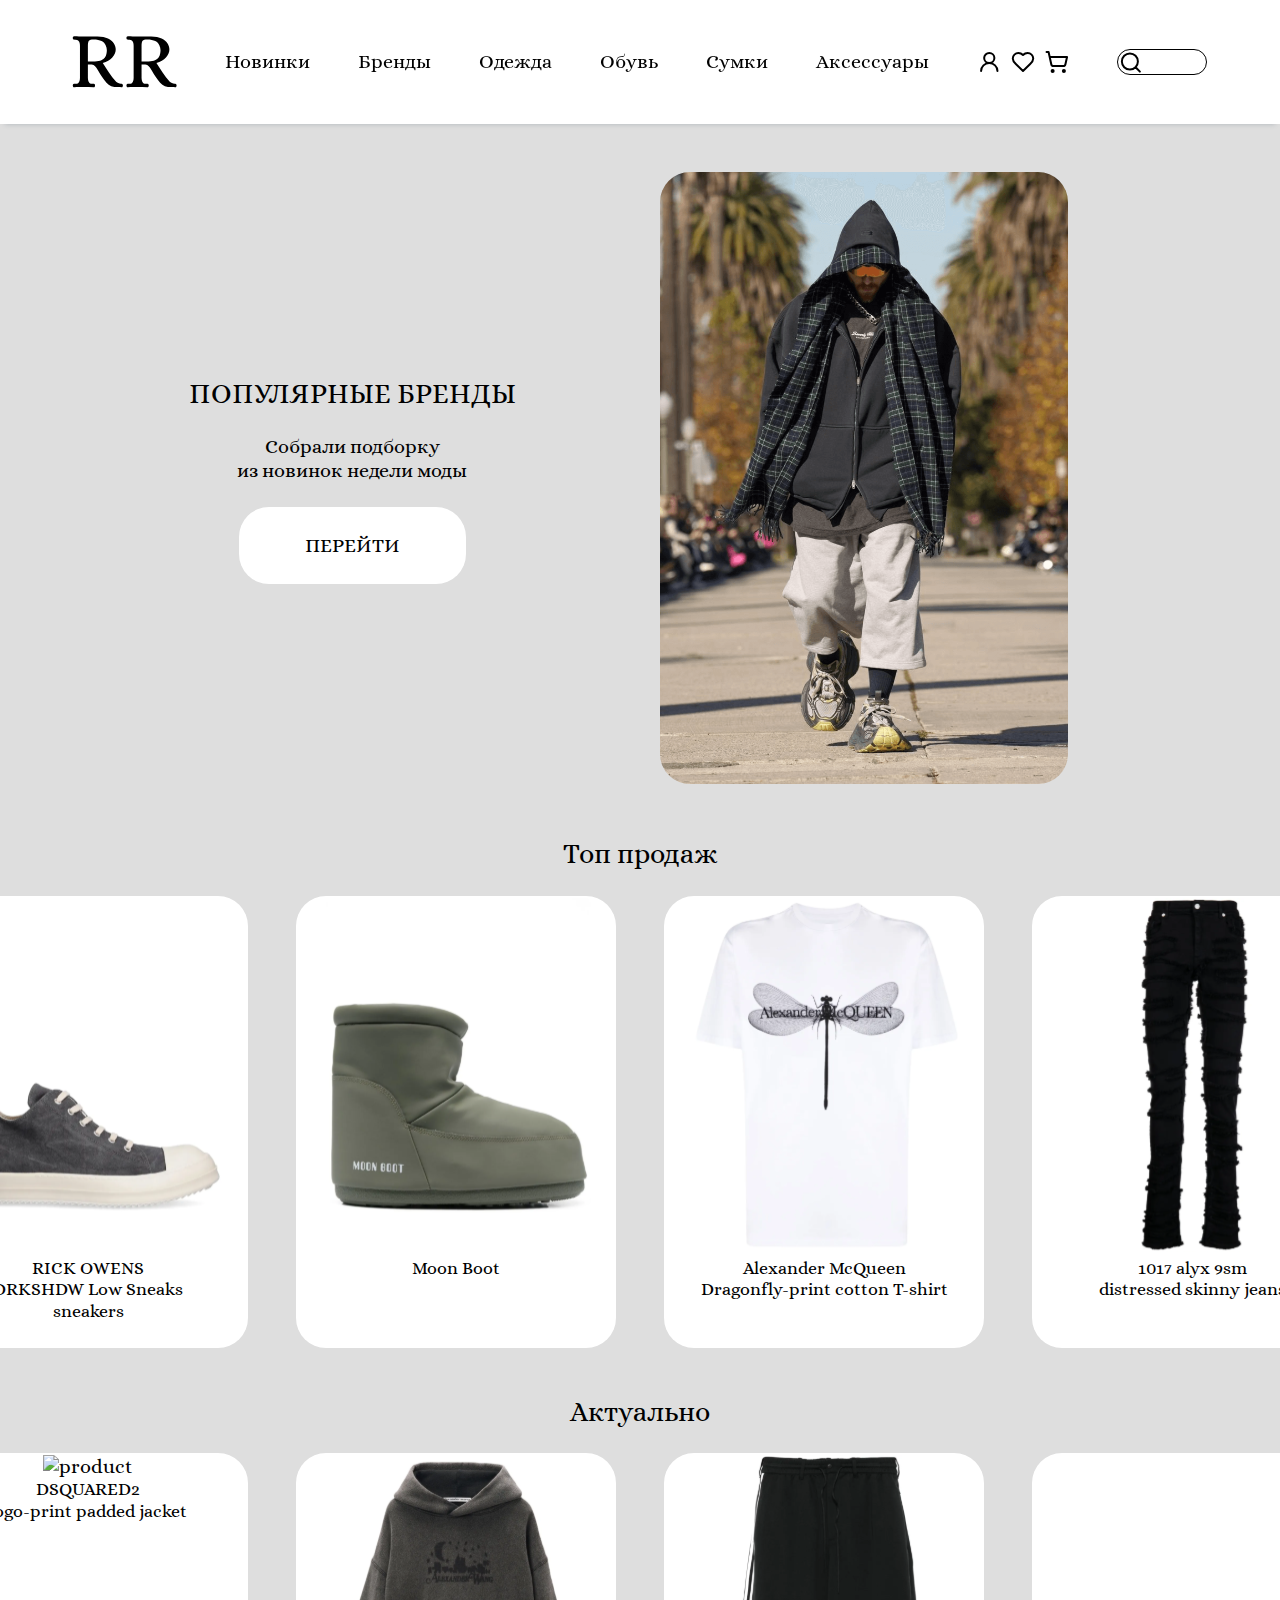
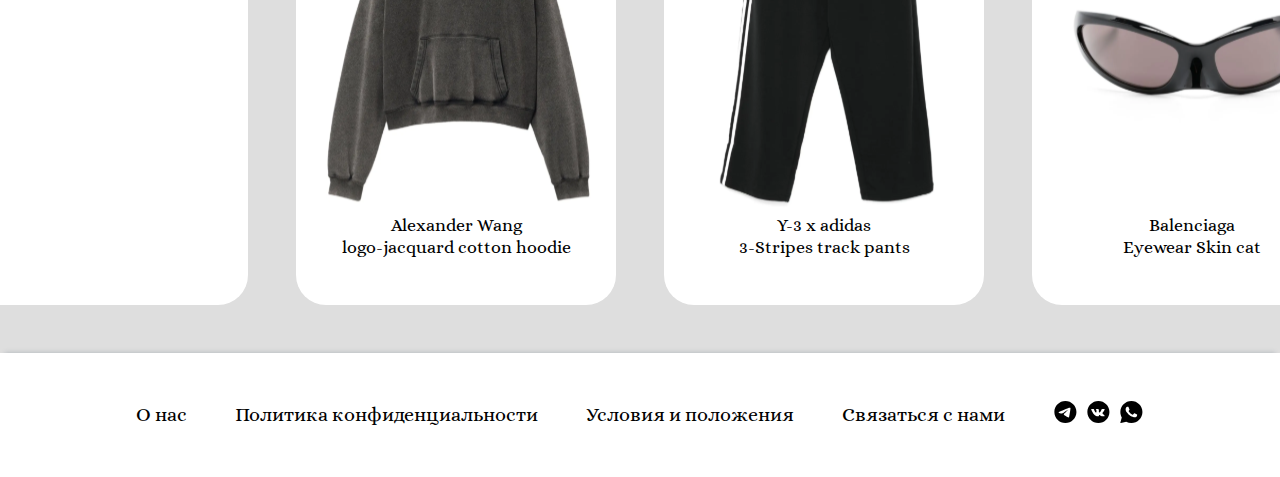
==== commit 42b7391f: "update03" ====
--- a/index.html
+++ b/index.html
@@ -6,28 +6,26 @@
     <title>Raise Revolution</title>
     <link rel="stylesheet" href="/src/css/style.css">
     <link rel="stylesheet" href="/src/css/reset.css">
-    <link rel="preconnect" href="https://fonts.googleapis.com">
-    <link rel="preconnect" href="https://fonts.gstatic.com" crossorigin>
-    <link href="https://fonts.googleapis.com/css2?family=Alice&display=swap" rel="stylesheet">
     <link rel="icon" href="/src/icons/logox32.svg" type="image/svg+xml">
 </head>
 <body>
 
+    <!--HEADER-->
     <header class="header">
-        <div class="container_header">
-            <div class="logo">
-                <a class="logo_item" href="#" title="Raise Revolution"><img src="/src/icons/logo.svg" alt="Raise Revolution"></a>
-            </div>
+        <section class="container_header">
+            <a class="logo" href="#" title="Raise Revolution">
+                <img src="/src/icons/logo.svg" alt="Raise Revolution">
+            </a>
     
-            <nav class="menu">
-                    <ul class="menu_list">
-                        <li class="menu_item"><a href="#">Новинки</a></li>
-                        <li class="menu_item"><a href="#">Бренды</a></li>
-                        <li class="menu_item"><a href="#">Одежда</a></li>
-                        <li class="menu_item"><a href="#">Обувь</a></li>
-                        <li class="menu_item"><a href="#">Сумки</a></li>
-                        <li class="menu_item"><a href="#">Аксессуары</a></li>
-                    </ul>
+            <nav>
+                <ul class="menu">
+                    <li class="menu_item"><a href="#">Новинки</a></li>
+                    <li class="menu_item"><a href="#">Бренды</a></li>
+                    <li class="menu_item"><a href="#">Одежда</a></li>
+                    <li class="menu_item"><a href="#">Обувь</a></li>
+                    <li class="menu_item"><a href="#">Сумки</a></li>
+                    <li class="menu_item"><a href="#">Аксессуары</a></li>
+                </ul>
             </nav>
     
             <div class="user_actions">
@@ -37,57 +35,99 @@
             </div>
     
             <div class="search" title="Поиск"> 
-                <img class="search_icon" src="/src/icons/search_loop.svg" alt="">
+                <img class="search_icon" src="/src/icons/search_loop.svg" alt="Search">
                 <input class="search_item" type="search" spellcheck="true">
             </div>
     
-        </div>
+        </section>
     </header>
+
+    <!--MAIN-->
+    <div class="container">
+        <main class="main">
+
+            <!--ПРИВЕТСВЕННАЯ СЕКЦИЯ-->
+            <section class="welcome">
+                <article class="welcome_text">
+                    <h1>ПОПУЛЯРНЫЕ БРЕНДЫ</h1>
+                    <h3>Собрали подборку <br>из новинок недели моды</h3>
+                    <button type="button" class="welcome_btn">ПЕРЕЙТИ</button>
+                </article>
+
+                <article class="welcome_img">
+                    <img src="/src/img/runway.svg" alt="Runway">
+                </article>
+            </section>
     
-    <div class="container">
-        
-        <main class="main">
-            <div class="top_main">
-                <div class="top_main_text">
-                    <h1>ПОПУЛЯРНЫЕ БРЕНДЫ</h1>
-                    <p>Собрали подборку <br>из новинок недели моды</p>
-                    <button class="top_main_text_btn">ПЕРЕЙТИ</button>
-                </div>
-                <div class="top_main_img">
-                    <img src="/src/img/runway.svg" alt="Runway">
-                </div>
-            </div>
-    
-            <div class="mid_main">
-                <div class="mid_main_text">
-                    <p>Топ продаж</p>
-                </div>
-                <div class="mid_main_content">
-                    <a class="mid_main_content_item" href="#"><img src="/src/img/ramones_shoes.svg" alt=""></a>
-                    <a class="mid_main_content_item" href="#"><img src="/src/img/moon_boot.svg" alt=""></a>
-                    <a class="mid_main_content_item" href="#"><img src="/src/img/alex_thirt.svg" alt=""></a>
-                    <a class="mid_main_content_item" href="#"><img src="/src/img/alyx_jeans.svg" alt=""></a>
-                </div>
-            </div>
-    
-            <div class="bot_main">
-                <div class="bot_main_text">
-                    <p>Актуально</p>
-                </div>
-                <div class="bot_main_content">
-                    <a class="bot_main_content_item" href="#"><img src="/src/img/dsq_puf.svg" alt=""></a>
-                    <a class="bot_main_content_item" href="#"><img src="/src/img/alex_hoodie.svg" alt=""></a>
-                    <a class="bot_main_content_item" href="#"><img src="/src/img/y-3_pants.svg" alt=""></a>
-                    <a class="bot_main_content_item" href="#"><img src="/src/img/balenci_eye.svg" alt=""></a>
-                </div>
+            <!--СЕКЦИЯ "ТОП ПРОДАЖ"-->
+            <section class="top_sale">
+                <h2>Топ продаж</h2>
+                <section class="top_sale_content">
+                    <a href="#">
+                        <article class="product_box">
+                            <img src="/src/img/ramones.svg" alt="product">
+                            <h4>RICK OWENS<br>DRKSHDW Low Sneaks sneakers</h4>
+                        </article>
+                    </a>
+                    <a href="#">
+                        <article class="product_box">
+                            <img src="/src/img/moon_boot.svg" alt="product">
+                            <h4>Moon Boot</h4>
+                        </article>
+                    </a>
+                    <a href="#">
+                        <article class="product_box">
+                            <img src="/src/img/alex_thirt.svg" alt="product">
+                            <h4>Alexander McQueen<br>Dragonfly-print cotton T-shirt</h4>
+                        </article>
+                    </a>
+                    <a href="#">
+                        <article class="product_box">
+                            <img src="/src/img/alyx_jeans.svg" alt="product">
+                            <h4>1017 alyx 9sm<br>distressed skinny jeans</h4>
+                        </article>
+                    </a>
+                </section>
+            </section>
+
+            <!--СЕКЦИЯ "АКТУАЛЬНО"-->
+            <div class="relevant">
+                <h2>Актуально</h2>
+
+                <section class="relevant_content">
+                    <a href="#">
+                        <article class="product_box">
+                            <img src="/src/img/dsq_puf.svg" alt="product">
+                            <h4>DSQUARED2<br>logo-print padded jacket</h4>
+                        </article>
+                    </a>
+                    <a href="#">
+                        <article class="product_box">
+                            <img src="/src/img/alex_hoodie.svg" alt="product">
+                            <h4>Alexander Wang<br>logo-jacquard cotton hoodie</h4>
+                        </article>
+                    </a>
+                    <a href="#">
+                        <article class="product_box">
+                            <img src="/src/img/y-3_pants.svg" alt="product">
+                            <h4>Y-3 x adidas<br>3-Stripes track pants</h4>
+                        </article>
+                    </a>
+                    <a href="#">
+                        <article class="product_box">
+                            <img src="/src/img/balenci_eye.svg" alt="product">
+                            <h4>Balenciaga<br>Eyewear Skin cat</h4>
+                        </article>
+                    </a>
+                </section>
             </div>
     </main>
+    </div>
 
-    </div>
-    
+    <!--FOOTER-->
     <footer class="footer">
-        <div class="container_footer">
-            <nav class="faq">
+        <section class="container_footer">
+            <nav>
                 <ul class="faq_list">
                     <li class="faq_item"><a href="#">О нас</a></li>
                     <li class="faq_item"><a href="#">Политика конфиденциальности</a></li>
@@ -96,12 +136,13 @@
                 </ul>
             </nav>
             <div class="social">
-                <a class="social_item" href="#"><img src="/src/icons/tg.svg" alt=""></a>
-                <a class="social_item" href="#"><img src="/src/icons/vk.svg" alt=""></a>
-                <a class="social_item" href="#"><img src="/src/icons/whatsapp.svg" alt=""></a>
+                <a class="social_item" href="#" title="telegram"><img src="/src/icons/tg.svg" alt="tg"></a>
+                <a class="social_item" href="#" title="vk"><img src="/src/icons/vk.svg" alt="vk"></a>
+                <a class="social_item" href="#" title="whatsapp"><img src="/src/icons/whatsapp.svg" alt="whatsapp"></a>
             </div>
-        </div>
+        </section>
     </footer>
+    <!--JS Script-->
     <script src="/src/js/script.js"></script>
 </body>
 </html>--- a/src/css/style.css
+++ b/src/css/style.css
@@ -1,4 +1,12 @@
- a{
+@font-face {
+    font-family: "Alice";
+    src: url(/src/fonts/Alice-Regular.woff2) format("woff2");
+    font-weight: 400;
+    font-style: normal;
+    font-display: swap;
+}
+
+a{
     text-decoration: none;
     color: inherit;
 }
@@ -8,12 +16,13 @@
 }
 
 body{
-    color: black;
+    color: #000;
     font-size: 20px;
     font-family: "Alice", serif;
     font-weight: 400;
     font-style: normal;
     background-color: #dedede; 
+    line-height: 1.2;
 }
 
 /* HEADER */
@@ -23,12 +32,11 @@
     top: 0;
     width: 100%;
     height: 124px;
-    margin: 0;
     padding: 0;
     background-color: white;
     z-index: 1000;
     display: flex;
-    align-items: center;
+    justify-content: center;
     -webkit-box-shadow: 0px 5px 5px -5px rgba(34, 60, 80, 0.25);
     -moz-box-shadow: 0px 5px 5px -5px rgba(34, 60, 80, 0.25);
     box-shadow: 0px 5px 5px -5px rgba(34, 60, 80, 0.25);
@@ -42,51 +50,53 @@
     gap: 48px;
 }
 
+.logo{
+    display: flex;
+    user-select: none;
+}
+
+.menu{
+    display: flex;
+    align-items: center;
+    gap: 48px;
+}
+
 .menu_item {
-    max-width: auto;
-    max-height: auto;
     display: flex;
     font-size: 20px;
     color: #000;
+    position: relative;
+
+    &::after{
+    content: '';
+    position: absolute;
+    left: 0;
+    right: 0;
+    bottom: 0;
+    height: 2px; /* Высота подчеркивания */
+    background: #000; /* Цвет подчеркивания */
+    transform: scaleX(0); /* Начальное состояние (не видно) */
+    transition: transform 0.8s ease; /* Плавный переход */
+    }
+
+    &:hover::after{
+        transform: scaleX(1);
+    }   
+}
+
+.user_actions{
+    gap: 8px;
+    display: flex;
+    align-items: center;
+    user-select: none;
+}
+
+.user_actions_item{
+    display: flex;
     opacity: 1;
-    transition: opacity 0.3s ease;
-}
-
-.menu_item:hover {
-    opacity: 1;
-}
-
-.menu_item.not-hovered {
-    opacity: 0.7;
-}
-
-.menu_list{
-    display: flex;
-    align-items: center;
-    gap: 48px;
-}
-
-.user_actions{
-    max-width: 90px;
-    gap: 8px;
-    display: flex;
-    align-items: center;
-}
-
-.user_actions_item{
-    max-width: auto;
-    max-height: auto;
-    display: flex;
-    opacity: 1;
-    transition: opacity 0.3s ease;
-
     &:hover{
-        opacity: 1;
-    }
-}
-
-.user_actions_item.not-hovered{
-    opacity: 0.7;
+        opacity: 0.7;
+    }
 }
 
 .search{
@@ -94,35 +104,32 @@
     display: flex;
     align-items: center;
     position: relative;
+    user-select: none;
 }
 
 .search_icon{
     position: absolute;
     pointer-events: none;
+    display: flex;
+    margin:1px 0 0 1px;
 }
 
 .search_item {
     font: inherit;
+    display: flex;
     padding: 6px 12px 6px 35px;
     width: 90px;
-    max-width: 300px;
-    max-height: 24px;
-    border: none;
-    font-size: 16px;
+    max-width: 200px;
+    height: 26px;
+    font-size: 18px;
     border-radius: 30px;
     border: 1.5px solid #000;
     background-color: #fff;
     transition: width 0.3s ease-in-out;
     &:focus{
         width: 200px;
-    outline: none;
-    }
-}
-
-.logo_item{
-    max-width: auto;
-    max-height: auto;
-    display: flex;
+        outline: none;
+    }
 }
 
 /* MAIN */
@@ -132,9 +139,42 @@
     margin: 0 auto;
 }
 
-/* TOP MAIN */
-
-.top_main {
+.main h2{
+    font-size: 28px;
+    font-weight: 400;
+    color: #000;
+}
+
+.main h3{
+    font-size: 20px;
+    font-weight: 400;
+    color: #000;
+}
+
+.main h4{
+    font-size: 18px;
+    font-weight: 400;
+    color: #000;
+}
+
+.product_box {
+    background-color: white;
+    border-radius: 30px;
+    width: 320px;
+    height: 452px;
+    text-align: center; 
+    padding: 0 28px 38px 28px;
+    user-select: none;
+    border: 2px solid transparent;
+    transition: border-color 0.4s ease;
+    &:hover {
+    border-color: #000;
+    }
+}
+
+/* ПРИВЕТСВЕННАЯ СЕКЦИЯ */
+
+.welcome {
     max-width: 900px;
     margin: 48px auto 0;
     display: flex;
@@ -142,7 +182,7 @@
     justify-content: space-between;
 }
 
-.top_main_text {
+.welcome_text {
     max-width: 324px;
     display: flex;
     flex-direction: column;
@@ -151,190 +191,147 @@
     text-align: center;
 }
 
-.top_main_text h1 {
+.welcome_text h1 {
     white-space: nowrap;
     font-size: 28px;
-    text-align: left;
-    font-weight: 400;
-    line-height: 1.2;
-    color: #000;
-}
-
-.top_main_text p {
-    font-size: 20px;
+    font-weight: 400;
+    color: #000;
+}
+
+.welcome_text h3 {
     max-width: 238px;
-    line-height: 1.5;
-    color: #000;
     text-align: center;
 }
 
-.top_main_text_btn{
+.welcome_btn{
     padding: 26px 65px;
     background-color: #fff;
     border-radius: 30px;
     font-family: "Alice", serif;
     font-size: 20px;
-    border: 1.5px solid #000;
+    user-select: none;
+    border: 1.5px solid transparent;
+    transition: border-color 0.4s ease;
+    &:hover{
+        border-color: #000;
+    }
+}
+
+.welcome_img {
+    width: 100%;
+    max-width: 430px;
+    object-fit: cover;
+    user-select: none;
+}
+
+/* СЕКЦИЯ "ТОП ПРОДАЖ" */
+
+.top_sale {
+    max-width: 1424px;
+    margin: 48px auto 0;
+    display: flex;
+    flex-direction: column;
+    justify-content: center;
+    align-items: center;
+}
+
+.top_sale h2 {
+    text-align: center;
+    width: 100%;
+    display: flex;
+    justify-content: center;
+}
+
+.top_sale_content {
+    display: flex;
+    gap: 48px;
+    margin-top: 24px;
+}
+
+/* СЕКЦИЯ "АКТУАЛЬНО" */
+
+.relevant {
+    margin: 48px auto 0;
+    display: flex;
+    flex-direction: column;
+    justify-content: center;
+    align-items: center;
+}
+
+.relevant h2 {
+    text-align: center;
+    width: 100%;
+    display: flex;
+    justify-content: center;
+}
+
+.relevant_content {
+    display: flex;
+    gap: 48px;
+    margin-top: 24px;
+}
+
+/* FOOTER */
+
+.footer {
+    margin-top: 48px;
+    width: 100%;
+    height: 124px;
+    padding: 0;
+    background-color: white;
+    display: flex;
+    align-items: center;
+    -webkit-box-shadow: 0px -5px 5px -5px rgba(34, 60, 80, 0.25);
+    -moz-box-shadow: 0px -5px 5px -5px rgba(34, 60, 80, 0.25);
+    box-shadow: 0px -5px 5px -5px rgba(34, 60, 80, 0.25);
+}
+
+.container_footer {
+    max-width: 1136px;
+    margin: 0 auto;
+    display: flex;
+    align-items: center;
+    gap: 48px;
+}
+
+.faq_list{
+    display: flex;
+    align-items: center;
+    gap: 0 48px;
+}
+
+.faq_item{
+    display: flex;
+    position: relative;
+
+    &::after{
+    content: '';
+    position: absolute;
+    left: 0;
+    right: 0;
+    bottom: 0;
+    height: 2px; /* Высота подчеркивания */
+    background: #000; /* Цвет подчеркивания */
+    transform: scaleX(0); /* Начальное состояние (не видно) */
+    transition: transform 0.8s ease; /* Плавный переход */
+    }
+
+    &:hover::after{
+        transform: scaleX(1);
+    }   
+}
+
+.social{
+    max-width: 125px;
+    gap: 0 8px;
+    display: flex;
+    align-items: center;
+    user-select: none;  
+}
+
+.social_item{
     opacity: 1;
     &:hover{
         opacity: 0.7;
     }
-}
-
-.top_main_text h1,
-.top_main_text p {
-    margin: 0;
-}
-
-.top_main_img img {
-    width: 100%;
-    height: auto;
-    max-width: 430px;
-    object-fit: cover;
-}
-
-/* MID MAIN */
-
-.mid_main {
-    max-width: 1424px;
-    margin: 48px auto 0;
-    display: flex;
-    flex-direction: column;
-    justify-content: center;
-    align-items: center;
-}
-
-.mid_main_text {
-    font-size: 28px;
-    font-weight: 400;
-    text-align: center;
-    margin-bottom: 24px;
-    color: #000;
-    width: 100%;
-    display: flex;
-    justify-content: center;
-}
-
-.mid_main_content {
-    display: flex;
-    justify-content: space-between;
-    align-items: center;
-    gap: 48px;
-    max-width: 100%;
-    height: auto;
-}
-
-.mid_main_content_item {
-    max-width: auto;
-    max-height: auto;
-    object-fit: contain;
-    transition: transform 0.3s ease;
-
-    &:hover{
-        transform: scale(1.03);
-    }
-}
-
-/* BOT MAIN */
-
-.bot_main {
-    max-width: 100%;
-    margin: 48px auto 0;
-    display: flex;
-    flex-direction: column;
-    justify-content: center;
-    align-items: center;
-}
-
-.bot_main_text {
-    font-size: 28px;
-    font-weight: 400;
-    text-align: center;
-    margin-bottom: 24px;
-    color: #000;
-    width: 100%;
-    display: flex;
-    justify-content: center;
-}
-
-.bot_main_content {
-    display: flex;
-    justify-content: space-between;
-    align-items: center;
-    gap: 48px;
-    max-width: 100%;
-    height: auto;
-}
-
-.bot_main_content_item {
-    max-width: auto;
-    max-height: auto;
-    transition: transform 0.3s ease;
-    &:hover{
-        transform: scale(1.03);
-    }
-}
-
-/* FOOTER */
-
-.footer {
-    margin-top: 48px;
-    width: 100%;
-    height: 124px;
-    padding: 0;
-    background-color: white;
-    display: flex;
-    align-items: center;
-    -webkit-box-shadow: 0px -5px 5px -5px rgba(34, 60, 80, 0.25);
-    -moz-box-shadow: 0px -5px 5px -5px rgba(34, 60, 80, 0.25);
-    box-shadow: 0px -5px 5px -5px rgba(34, 60, 80, 0.25);
-}
-
-.container_footer {
-    max-width: 1136px;
-    margin: 0 auto;
-    display: flex;
-    align-items: center;
-    gap: 48px;
-}
-
-.faq_item{
-    max-width: auto;
-    max-height: auto;
-    display: flex;
-    font-size: 20px;
-    opacity: 1;
-    transition: opacity 0.3s ease;
-}
-
-.faq_item:hover {
-opacity: 1;
-}
-
-.faq_item.not-hovered {
-opacity: 0.7;
-}
-
-.faq_list{
-    display: flex;
-    align-items: center;
-    gap: 0 48px;
-}
-
-.faq{
-    max-width: 961px;
-    display: flex;
-}
-
-.social{
-    max-width: 125px;
-    gap: 0 8px;
-    display: flex;
-    align-items: center;
-}
-
-.social_item{
-    max-width: auto;
-    max-height: auto;
-    display: flex;
 }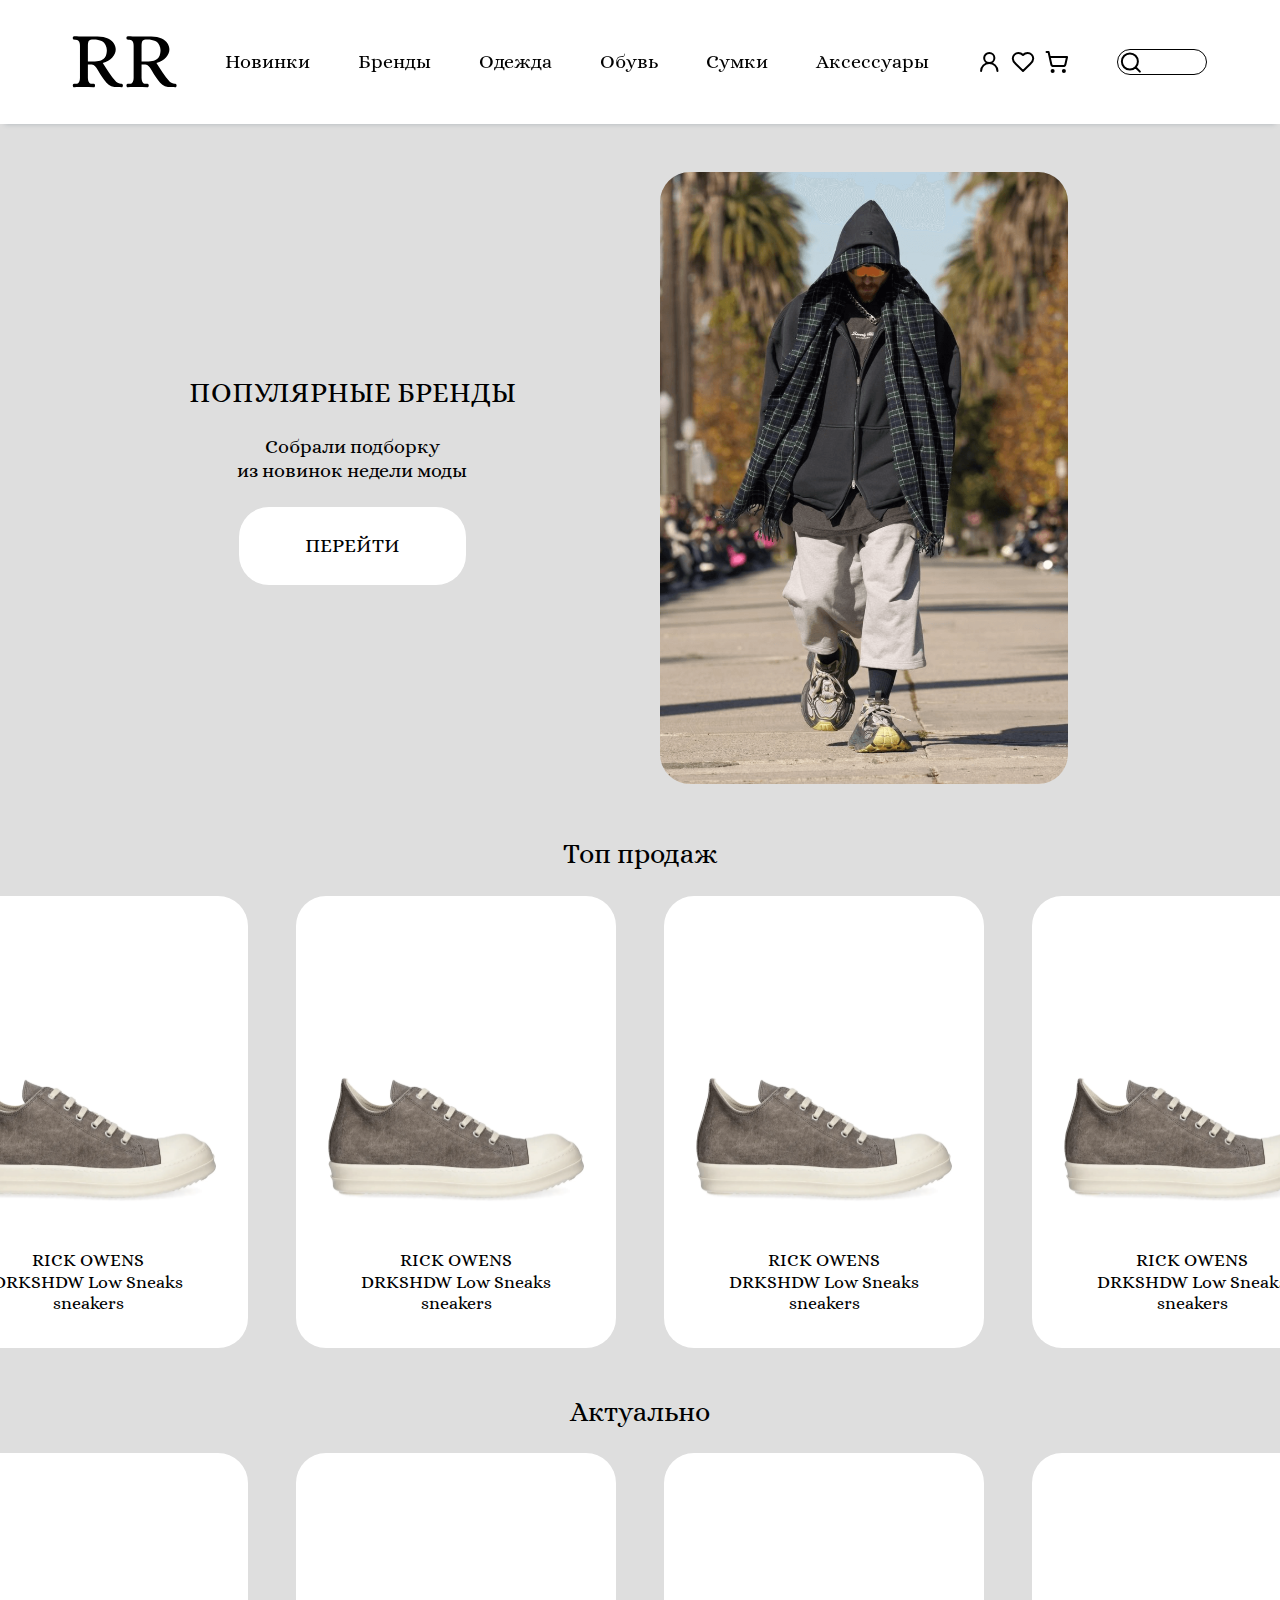
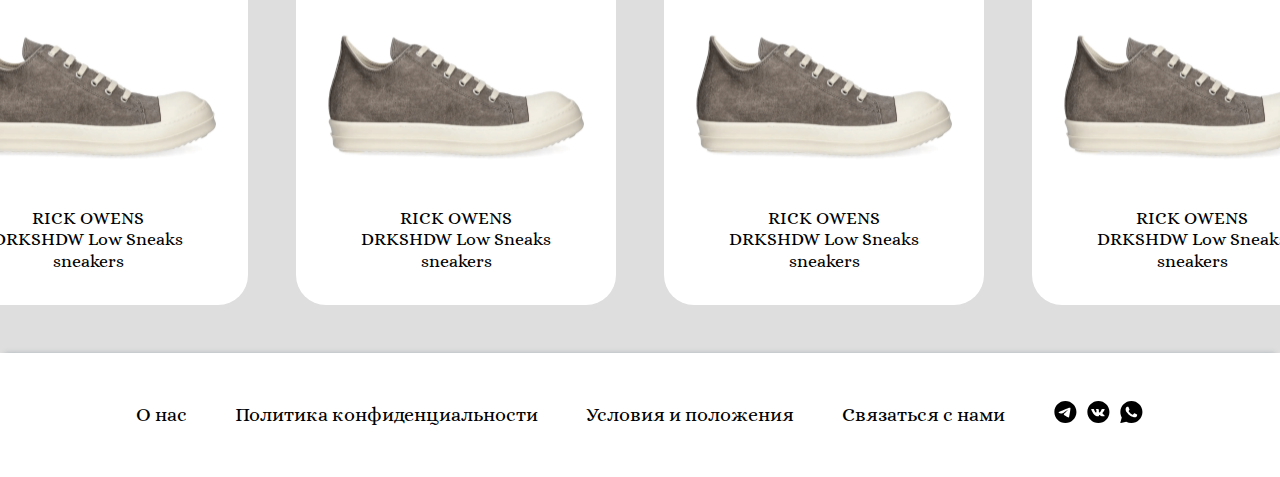
==== commit 11ec1a66: "update4" ====
--- a/index.html
+++ b/index.html
@@ -13,13 +13,13 @@
     <!--HEADER-->
     <header class="header">
         <section class="container_header">
-            <a class="logo" href="#" title="Raise Revolution">
+            <a class="logo" href="/" title="Raise Revolution">
                 <img src="/src/icons/logo.svg" alt="Raise Revolution">
             </a>
     
             <nav>
                 <ul class="menu">
-                    <li class="menu_item"><a href="#">Новинки</a></li>
+                    <li class="menu_item"><a href="/new-in.html">Новинки</a></li>
                     <li class="menu_item"><a href="#">Бренды</a></li>
                     <li class="menu_item"><a href="#">Одежда</a></li>
                     <li class="menu_item"><a href="#">Обувь</a></li>
@@ -29,9 +29,9 @@
             </nav>
     
             <div class="user_actions">
-                <a class="user_actions_item" href="#" title="Профиль"><img src="/src/icons/user-round.svg" alt="Profile"></a>
-                <a class="user_actions_item" href="#" title="Избранное"><img src="/src/icons/heart.svg" alt="Favorite"></a>
-                <a class="user_actions_item" href="#" title="Корзина"><img src="/src/icons/shopping-cart.svg" alt="Cart"></a>
+                <a class="user_actions_item" href="/user-profile.html" title="Профиль" id="authIcon"><img src="/src/icons/user-round.svg" alt="Profile"></a>
+                <a class="user_actions_item" href="/favorite.html" title="Избранное"><img src="/src/icons/heart.svg" alt="Favorite"></a>
+                <a class="user_actions_item" href="/sh.html" title="Корзина"><img src="/src/icons/shopping-cart.svg" alt="Cart"></a>
             </div>
     
             <div class="search" title="Поиск"> 
@@ -43,15 +43,13 @@
     </header>
 
     <!--MAIN-->
-    <div class="container">
-        <main class="main">
-
+    <main id="container">
             <!--ПРИВЕТСВЕННАЯ СЕКЦИЯ-->
             <section class="welcome">
                 <article class="welcome_text">
                     <h1>ПОПУЛЯРНЫЕ БРЕНДЫ</h1>
                     <h3>Собрали подборку <br>из новинок недели моды</h3>
-                    <button type="button" class="welcome_btn">ПЕРЕЙТИ</button>
+                    <a href="/new-in.html" class="welcome_btn">ПЕРЕЙТИ</a>
                 </article>
 
                 <article class="welcome_img">
@@ -63,82 +61,89 @@
             <section class="top_sale">
                 <h2>Топ продаж</h2>
                 <section class="top_sale_content">
-                    <a href="#">
+                    <a href="/product-page.html">
                         <article class="product_box">
-                            <img src="/src/img/ramones.svg" alt="product">
+                            <img class="def_img" src="/src/img/ramones.svg" alt="product">
+                            <img class="hov_img" src="/src/img/ramones_2.svg" alt="product">
                             <h4>RICK OWENS<br>DRKSHDW Low Sneaks sneakers</h4>
                         </article>
                     </a>
-                    <a href="#">
+                    <a href="/product-page.html">
                         <article class="product_box">
-                            <img src="/src/img/moon_boot.svg" alt="product">
-                            <h4>Moon Boot</h4>
+                            <img class="def_img" src="/src/img/ramones.svg" alt="product">
+                            <img class="hov_img" src="/src/img/ramones_2.svg" alt="product">
+                            <h4>RICK OWENS<br>DRKSHDW Low Sneaks sneakers</h4>
                         </article>
                     </a>
-                    <a href="#">
+                    <a href="/product-page.html">
                         <article class="product_box">
-                            <img src="/src/img/alex_thirt.svg" alt="product">
-                            <h4>Alexander McQueen<br>Dragonfly-print cotton T-shirt</h4>
+                            <img class="def_img" src="/src/img/ramones.svg" alt="product">
+                            <img class="hov_img" src="/src/img/ramones_2.svg" alt="product">
+                            <h4>RICK OWENS<br>DRKSHDW Low Sneaks sneakers</h4>
                         </article>
                     </a>
-                    <a href="#">
+                    <a href="/product-page.html">
                         <article class="product_box">
-                            <img src="/src/img/alyx_jeans.svg" alt="product">
-                            <h4>1017 alyx 9sm<br>distressed skinny jeans</h4>
+                            <img class="def_img" src="/src/img/ramones.svg" alt="product">
+                            <img class="hov_img" src="/src/img/ramones_2.svg" alt="product">
+                            <h4>RICK OWENS<br>DRKSHDW Low Sneaks sneakers</h4>
                         </article>
                     </a>
                 </section>
             </section>
 
             <!--СЕКЦИЯ "АКТУАЛЬНО"-->
-            <div class="relevant">
+            <section class="relevant">
                 <h2>Актуально</h2>
 
                 <section class="relevant_content">
-                    <a href="#">
+                    <a href="/product-page.html">
                         <article class="product_box">
-                            <img src="/src/img/dsq_puf.svg" alt="product">
-                            <h4>DSQUARED2<br>logo-print padded jacket</h4>
+                            <img class="def_img" src="/src/img/ramones.svg" alt="product">
+                            <img class="hov_img" src="/src/img/ramones_2.svg" alt="product">
+                            <h4>RICK OWENS<br>DRKSHDW Low Sneaks sneakers</h4>
                         </article>
                     </a>
-                    <a href="#">
+                    <a href="/product-page.html">
                         <article class="product_box">
-                            <img src="/src/img/alex_hoodie.svg" alt="product">
-                            <h4>Alexander Wang<br>logo-jacquard cotton hoodie</h4>
+                            <img class="def_img" src="/src/img/ramones.svg" alt="product">
+                            <img class="hov_img" src="/src/img/ramones_2.svg" alt="product">
+                            <h4>RICK OWENS<br>DRKSHDW Low Sneaks sneakers</h4>
                         </article>
                     </a>
-                    <a href="#">
+                    <a href="/product-page.html">
                         <article class="product_box">
-                            <img src="/src/img/y-3_pants.svg" alt="product">
-                            <h4>Y-3 x adidas<br>3-Stripes track pants</h4>
+                            <img class="def_img" src="/src/img/ramones.svg" alt="product">
+                            <img class="hov_img" src="/src/img/ramones_2.svg" alt="product">
+                            <h4>RICK OWENS<br>DRKSHDW Low Sneaks sneakers</h4>
                         </article>
                     </a>
-                    <a href="#">
+                    <a href="/product-page.html">
                         <article class="product_box">
-                            <img src="/src/img/balenci_eye.svg" alt="product">
-                            <h4>Balenciaga<br>Eyewear Skin cat</h4>
+                            <img class="def_img" src="/src/img/ramones.svg" alt="product">
+                            <img class="hov_img" src="/src/img/ramones_2.svg" alt="product">
+                            <h4>RICK OWENS<br>DRKSHDW Low Sneaks sneakers</h4>
                         </article>
                     </a>
                 </section>
-            </div>
+            </section>
     </main>
-    </div>
 
     <!--FOOTER-->
     <footer class="footer">
         <section class="container_footer">
             <nav>
                 <ul class="faq_list">
-                    <li class="faq_item"><a href="#">О нас</a></li>
-                    <li class="faq_item"><a href="#">Политика конфиденциальности</a></li>
-                    <li class="faq_item"><a href="#">Условия и положения</a></li>
-                    <li class="faq_item"><a href="#">Связаться c нами</a></li>
+                    <li class="faq_item"><a href="/about-us.html">О нас</a></li>
+                    <li class="faq_item"><a href="/politic.html">Политика конфиденциальности</a></li>
+                    <li class="faq_item"><a href="/faqq.html">Условия и положения</a></li>
+                    <li class="faq_item"><a href="/contact-us.html">Связаться c нами</a></li>
                 </ul>
             </nav>
             <div class="social">
-                <a class="social_item" href="#" title="telegram"><img src="/src/icons/tg.svg" alt="tg"></a>
-                <a class="social_item" href="#" title="vk"><img src="/src/icons/vk.svg" alt="vk"></a>
-                <a class="social_item" href="#" title="whatsapp"><img src="/src/icons/whatsapp.svg" alt="whatsapp"></a>
+                <a class="social_item" href="#" target="_blank" ttitle="telegram"><img src="/src/icons/tg.svg" alt="tg"></a>
+                <a class="social_item" href="#" target="_blank" title="vk"><img src="/src/icons/vk.svg" alt="vk"></a>
+                <a class="social_item" href="#" target="_blank" title="whatsapp"><img src="/src/icons/whatsapp.svg" alt="whatsapp"></a>
             </div>
         </section>
     </footer>
--- a/src/css/style.css
+++ b/src/css/style.css
@@ -4,6 +4,18 @@
     font-weight: 400;
     font-style: normal;
     font-display: swap;
+}
+
+html{
+    box-sizing: border-box;
+}
+
+*,
+*::after,
+::before{
+    box-sizing: inherit;
+    margin: 0;
+    padding: 0;
 }
 
 a{
@@ -24,10 +36,22 @@
     background-color: #dedede; 
     line-height: 1.2;
 }
+body button{
+    border: 1.5px solid transparent;
+    transition: all 0.5s ease;
+    opacity: 1;
+    background-color: #fff;
+    &:hover{
+        border-color: #000;
+    }
+    &:active{
+        opacity: 0.5;
+    }
+}
 
 /* HEADER */
 
-.header {
+header {
     position: sticky;
     top: 0;
     width: 100%;
@@ -72,11 +96,11 @@
     position: absolute;
     left: 0;
     right: 0;
-    bottom: 0;
-    height: 2px; /* Высота подчеркивания */
-    background: #000; /* Цвет подчеркивания */
-    transform: scaleX(0); /* Начальное состояние (не видно) */
-    transition: transform 0.8s ease; /* Плавный переход */
+    bottom: -2px;
+    height: 2px;
+    background: #000;
+    transform: scaleX(0);
+    transition: transform 0.5s ease;
     }
 
     &:hover::after{
@@ -95,7 +119,7 @@
     display: flex;
     opacity: 1;
     &:hover{
-        opacity: 0.7;
+        opacity: 0.5;
     }
 }
 
@@ -132,26 +156,91 @@
     }
 }
 
-/* MAIN */
-
-.container {
+/* FOOTER */
+
+footer {
+    margin-top: 48px;
+    width: 100%;
+    height: 124px;
+    padding: 0;
+    background-color: white;
+    display: flex;
+    align-items: center;
+    -webkit-box-shadow: 0px -5px 5px -5px rgba(34, 60, 80, 0.25);
+    -moz-box-shadow: 0px -5px 5px -5px rgba(34, 60, 80, 0.25);
+    box-shadow: 0px -5px 5px -5px rgba(34, 60, 80, 0.25);
+}
+
+.container_footer {
+    max-width: 1136px;
+    margin: 0 auto;
+    display: flex;
+    align-items: center;
+    gap: 48px;
+}
+
+.faq_list{
+    display: flex;
+    align-items: center;
+    gap: 0 48px;
+}
+
+.faq_item{
+    display: flex;
+    position: relative;
+
+    &::after{
+    content: '';
+    position: absolute;
+    left: 0;
+    right: 0;
+    bottom: -2px;
+    height: 2px;
+    background: #000;
+    transform: scaleX(0);
+    transition: transform 0.5s ease;
+    }
+
+    &:hover::after{
+        transform: scaleX(1);
+    }   
+}
+
+.social{
+    max-width: 125px;
+    gap: 0 8px;
+    display: flex;
+    align-items: center;
+    user-select: none;  
+}
+
+.social_item{
+    opacity: 1;
+    &:hover{
+        opacity: 0.7;
+    }
+}
+
+/* Главная страница */
+
+#container {
     max-width: 1424px;
     margin: 0 auto;
 }
 
-.main h2{
+h2{
     font-size: 28px;
     font-weight: 400;
     color: #000;
 }
 
-.main h3{
+h3{
     font-size: 20px;
     font-weight: 400;
     color: #000;
 }
 
-.main h4{
+h4{
     font-size: 18px;
     font-weight: 400;
     color: #000;
@@ -167,9 +256,34 @@
     user-select: none;
     border: 2px solid transparent;
     transition: border-color 0.4s ease;
+    position: relative;
     &:hover {
     border-color: #000;
     }
+}
+
+.product_box img {
+    width: 100%;
+    transition: opacity 0.5s ease;
+}
+
+.product_box .hov_img {
+    position: absolute;
+    top: 0;
+    left: 0;
+    opacity: 0;
+}
+
+.hov_img{
+    border-radius: 30px;
+}
+
+.product_box:hover .hov_img {
+    opacity: 1;
+}
+
+.product_box:hover .def_img {
+    opacity: 0;
 }
 
 /* ПРИВЕТСВЕННАЯ СЕКЦИЯ */
@@ -211,7 +325,7 @@
     font-size: 20px;
     user-select: none;
     border: 1.5px solid transparent;
-    transition: border-color 0.4s ease;
+    transition: border-color 0.5s ease;
     &:hover{
         border-color: #000;
     }
@@ -271,37 +385,374 @@
     margin-top: 24px;
 }
 
-/* FOOTER */
-
-.footer {
-    margin-top: 48px;
-    width: 100%;
-    height: 124px;
+/* Страница "Новинки" */
+
+.container_new-in {
+    display: flex;
+    column-gap: 728px;
+    justify-content: center;
+    align-items: center;
+    margin-top: 48px;
+    font-family: "Alice";
+}
+
+#select{
+    padding: 6px 8px;
+    font-family: inherit;
+    font-size: inherit;
+    border: 1.5px solid #000;
+    border-radius: 30px;
+}
+
+.new-in_content{
+    display: flex;
+    margin-top: 24px;
+    column-gap: 48px;
+    row-gap: 48px;
+    flex-wrap: wrap;
+    justify-content: center;
+    align-items: center;
+}
+
+/* Страница "Избранное"*/
+
+.favorite{
+    margin-top: 48px;
+    justify-content: center;
+    display: flex;
+}
+
+.may_like{
+    margin-top: 48px;
+    display: flex;
+    justify-content: center;
+    align-items: center;
+}
+
+/*Старница "О нас"*/
+
+.about-us{
+    margin-top: 48px;
+    margin-left: 144px;
+    margin-bottom: 184px;
+    display: flex;
+    flex-direction: column;
+    gap: 24px;
+}
+
+.about-us p{
+    width: 1135px;
+}
+
+/*Страница "Политика конфиденциальности"*/
+
+.politic h2{
+    margin-top: 48px;
+    margin-bottom: 24px;
+}
+.politic p{
+    height: auto;
+    width: 1135px;
+}
+
+.politic{
+    margin-left: 144px;
+    margin-bottom: 232px;
+}
+
+/* Страница "Условия и положения"*/
+
+.faqq h2{
+    margin-top: 48px;
+    margin-bottom: 24px;
+}
+.faqq p{
+    height: auto;
+    width: 1135px;
+}
+
+.faqq{
+    margin-left: 144px;
+    margin-bottom: 400px;
+}
+
+/* Страница "Связаться с нами" */
+
+.contact-us{
+    display: flex;
+    margin-left: 144px;
+    flex-direction: column;
+    gap: 48px;
+    font-family: inherit;
+    max-width: 600px;
+    margin-top: 48px;
+    margin-bottom: 142px;
+}
+
+.contact-us_inputs{
+    display: flex;
+    flex-direction: column;
+    gap: 24px;
+}
+
+.input_row input{
+    background-color: #fff;
+    border-radius: 30px;
+    gap: 8px;
+    border: 1.5px solid transparent;
+    width: 224px;
+    height: 44px;
+    text-align: center;
+    color: black;
+    font-family: "Alice";
+    opacity: 1;
+    font-size: 20px;
+    transition: all 0.5s ease;
+    &:hover{
+        border-color: black;
+    }
+}
+
+.input_row{
+    max-width: 456px;
+    height: 44px;
+    display: flex;
+    gap: 8px;
+}
+
+.contact-us_text{
+    display: flex;
+    flex-direction: column;
+    gap: 24px;
+    font-family: inherit;
+}
+
+#contact-us_txtArea{
+    min-height: 150px;
+    max-height: 150px;
+    min-width: 600px;
+    max-width: 600px;
+    font-family: inherit;
+    border-radius: 30px;
+    border: 1.5px solid transparent;
+    padding-left: 12px;
+    padding-top: 12px;
+    font-size: inherit;
+    transition: border-color 0.5s ease;
+    &:hover{
+        border-color: black;
+    }
+}
+
+.contact-us_text button{
+    max-width: 224px;
+    background-color: #fff;
+    border-radius: 30px;
+    color: black;
+    font-family: "Alice";
+    opacity: 1;
+    font-size: 20px;
+    height: 44px;
+    width: 224px;
+}
+.custom-file-label {
+    display: inline-block;
+    background-color: #fff;
+    border: 1.5px solid transparent;
+    border-radius: 30px;
+    padding: 6px 20px;
+    text-align: center;
+    cursor: pointer;
+    font-size: 20px;
+    max-width: 224px;
+    width: 224px;
+    transition: border-color 0.5s ease;
+    &:hover{
+        border-color: black;
+    }
+}
+
+.file-input {
+    display: none;
+}
+
+.input_row input::placeholder {
+    color: black;
+    font-family: "Alice";
+    opacity: 0.7;
+    font-size: 20px;
+}
+
+/* Страница "Корзина" */
+
+.shop-cart_inner{
+    width: 1135px;
+    display: flex;
+    flex-direction: column;
+    justify-self: center;
+    margin-bottom: 145px;
+}
+
+.shop-cart_label{
+    margin-top: 48px;
+}
+
+.shop-cart_content{
+    width: 1135px;
+    height: 375px;
+    margin-top: 48px;
+    display: flex;
+    gap: 185px;
+}
+
+.make_order{
+    row-gap: 24px;
+    display: flex;
+    flex-direction: column;
+}
+
+.tovar_img {
+    padding: 10px;
+    background-color: #fff;
+    border-radius: 30px;
+    border: 1.5px solid transparent;
+    transition: all 0.5s ease;
+    &:hover{
+        border-color: #000;
+    }
+}
+
+.shop-cart_info_text_actions{
+    display: flex;
+    gap: 8px;
+}
+
+.shop-cart_info_text_actions button{
+    width: 28px;
+    height: 28px;
     padding: 0;
-    background-color: white;
-    display: flex;
-    align-items: center;
-    -webkit-box-shadow: 0px -5px 5px -5px rgba(34, 60, 80, 0.25);
-    -moz-box-shadow: 0px -5px 5px -5px rgba(34, 60, 80, 0.25);
-    box-shadow: 0px -5px 5px -5px rgba(34, 60, 80, 0.25);
-}
-
-.container_footer {
-    max-width: 1136px;
-    margin: 0 auto;
-    display: flex;
-    align-items: center;
-    gap: 48px;
-}
-
-.faq_list{
-    display: flex;
-    align-items: center;
-    gap: 0 48px;
-}
-
-.faq_item{
-    display: flex;
+    border-radius: 50%;
+    border-radius: 50px;
+}
+
+.shop-cart_info_text{
+    display: flex;
+    flex-direction: column;
+    gap: 8px;
+    width: 212px;
+}
+
+.shop-cart_info_text a{
+    opacity: 1;
+    transition: all 0.5s ease;
+    &:hover{
+        opacity: 0.6;
+    }
+}
+
+.shop-cart_info{
+    display: flex;
+    gap: 72px;
+    align-items: center;
+}
+
+.make_order h3{
+    padding: 8px 124px;
+    text-wrap: nowrap;
+    background-color: #fff;
+    border-radius: 30px;
+    border: 1.5px solid transparent;
+    transition: all 0.5s ease;
+    &:hover{
+        border-color: #000;
+    }
+}
+
+.make_order button{
+    background-color: #fff;
+    padding: 8px 106px;
+    font-family: inherit;
+    font-size: 20px;
+    border-radius: 30px;
+}
+
+/*Страница товара*/
+
+.product-page_inner{
+    width: 960px;
+    margin-top: 48px;
+    display: flex;
+    justify-self: center;
+    gap: 128px;
+}
+
+.product_info_text-main{
+    display: flex;
+    background-color: #fff;
+    padding: 13px 24px;
+    width: 400px;
+    border-radius: 30px;
+    border: 1.5px solid transparent;
+    transition: all 0.5s ease;
+    &:hover{
+        border-color: black;
+    }
+}
+
+.product_info_text-aside{
+    display: flex;
+    flex-direction: column;
+    gap: 16px;
+    width: 182px;
+}
+
+.product_sizes {
+    display: flex;
+    gap: 8px;
+}
+
+.product_sizes input[type="radio"] {
+    display: none;
+}
+
+.product_sizes label {
+    width: 32px;
+    height: 32px;
+    display: flex;
+    justify-content: center;
+    align-items: center;
+    border-radius: 50%;
+    border: 1.5px solid transparent;
+    background-color: #fff;
+    transition: all 0.5s ease;
+    &:hover {
+        border-color: #000;
+    }
+}
+
+.product_sizes input:checked + label {
+    border-color: #000;
+    background-color: #dedede;
+}
+
+.product_actions{
+    display: flex;
+    gap: 8px;
+}
+
+.product_actions button{
+    font-family: inherit;
+    font-size: inherit;
+    padding: 10px 26px;
+    border-radius: 30px;
+    text-wrap: nowrap;
+}
+
+.table_sizes{
+    align-self: center;
+    text-wrap: nowrap;
+    font-size: 20px;
+    color: #000;
     position: relative;
 
     &::after{
@@ -309,29 +760,218 @@
     position: absolute;
     left: 0;
     right: 0;
-    bottom: 0;
-    height: 2px; /* Высота подчеркивания */
-    background: #000; /* Цвет подчеркивания */
-    transform: scaleX(0); /* Начальное состояние (не видно) */
-    transition: transform 0.8s ease; /* Плавный переход */
+    bottom: -2px;
+    height: 2px;
+    background: #000;
+    transform: scaleX(0);
+    transition: transform 0.5s ease;
     }
 
     &:hover::after{
         transform: scaleX(1);
-    }   
-}
-
-.social{
-    max-width: 125px;
-    gap: 0 8px;
-    display: flex;
-    align-items: center;
-    user-select: none;  
-}
-
-.social_item{
+    }
+}
+
+.slider {
+    position: relative;
+    overflow: hidden;
+    display: flex;
+    height: 470px;
+    width: 350px;
+}
+
+.controlls {
+    position: absolute;
+    top: 50%;
+    transform: translateY(-50%);
+    border: none;
+    background: none;
+    cursor: pointer;
+}
+
+.prev {
+    left: 4px;
+    background-color: transparent;
+}
+
+.next {
+    right: 4px;
+    background-color: transparent;
+}
+
+.controlls img {
+    width: 32px;
+    height: 32px;
+}
+
+.slider_img{
+    display: none;
+    width: 100%;
+    height: 100%;
+    padding: 18px 28px;
+    border: 1.5px solid transparent;
+    border-radius: 30px;
+    background-color: #fff;
+    transition: all 0.5s ease;
+    &:hover{
+        border-color: #000;
+    }
+}
+
+.slider_img.active {
+    display: block;
     opacity: 1;
+}
+
+.product_info{
+    display: flex;
+    flex-direction: column;
+    gap: 24px;
+}
+
+.product_info_about{
+    display: flex;
+    flex-direction: column;
+    gap: 16px;
+    width: 400px;
+}
+
+.product-page_may-like{
+    margin-top: 48px;
+    display: flex;
+    flex-direction: column;
+    gap: 24px;
+    align-items: center;
+}
+
+.user-profile_label{
+    margin-left: 144px;
+    margin-top: 48px;
+}
+
+.user-profile_content{
+    display: flex;
+    width: 980px;
+    gap: 48px;
+    margin-top: 48px;
+    justify-self: center;
+}
+
+.user-profile_content_data{
+    background-color: #fff;
+    display: flex;
+    flex-direction: column;
+    width: 466px;
+    height: 244px;
+    gap: 8px;
+    border-radius: 30px;
+    border: 1.5px solid transparent;
+    transition: all 0.5s ease;
+    &:hover{
+        border-color: #000;
+    }
+}
+
+.user-profile_content_data_label{
+    display: flex;
+    align-self: center;
+    margin-top: 24px;
+    margin-bottom: 16px;
+}
+
+.user-profile_content_actions{
+    display: flex;
+    gap: 8px;
+    margin-left: 24px;
+}
+
+.user-profile_content_actions input{
+    background-color: #fff;
+    border-radius: 30px;
+    width: 157px;
+    height: 27px;
+    padding-left: 8px;
+    font-family: inherit;
+    font-size: inherit;
+    border: 1.5px solid black;
+    transition: all 0.5s ease;
     &:hover{
         opacity: 0.7;
     }
+}
+
+.user-profile_content_orders{
+    background-color: #fff;
+    display: flex;
+    flex-direction: column;
+    width: 466px;
+    height: 244px;
+    gap: 54px;
+    border-radius: 30px;
+    border: 1.5px solid transparent;
+    transition: all 0.5s ease;
+    &:hover{
+        border-color: #000;
+    }
+}
+
+.user-profile_content_orders h2{
+    margin-top: 24px;
+    align-self: center;
+}
+
+.user-profile_content_orders h3{
+    justify-self: center;
+    align-self: center;
+    opacity: 0.7;
+}
+
+.user-profile_container{
+    margin-bottom: 276px;
+}
+
+/*Страница История заказов*/
+
+.table {
+	width: 500px;
+    margin-top: 48px;
+    margin-left: 144px;
+    margin-bottom: 337px;
+}
+
+.table_label{
+    margin-top: 48px;
+    margin-left: 144px;
+}
+
+.table thead th {
+	text-align: center;
+	border: 1.5px solid;
+	padding: 10px 15px;
+	background: #fff;
+	font-size: 20px;
+    font-weight: 400;
+}
+
+.table tbody td {
+	text-align: center;
+    background-color: #fff;
+	padding: 10px 15px;
+	font-size: 18px;
+}
+
+.table tbody tr td:first-child {
+	border-radius: 16px 0 0 16px;
+}
+
+.table tbody tr td:last-child {
+	border-radius: 0 16px 16px 0;
+}
+
+.table thead tr th:first-child {
+	border-radius: 16px 0 0 16px;
+}
+
+.table thead tr th:last-child {
+	border-radius: 0 16px 16px 0;
 }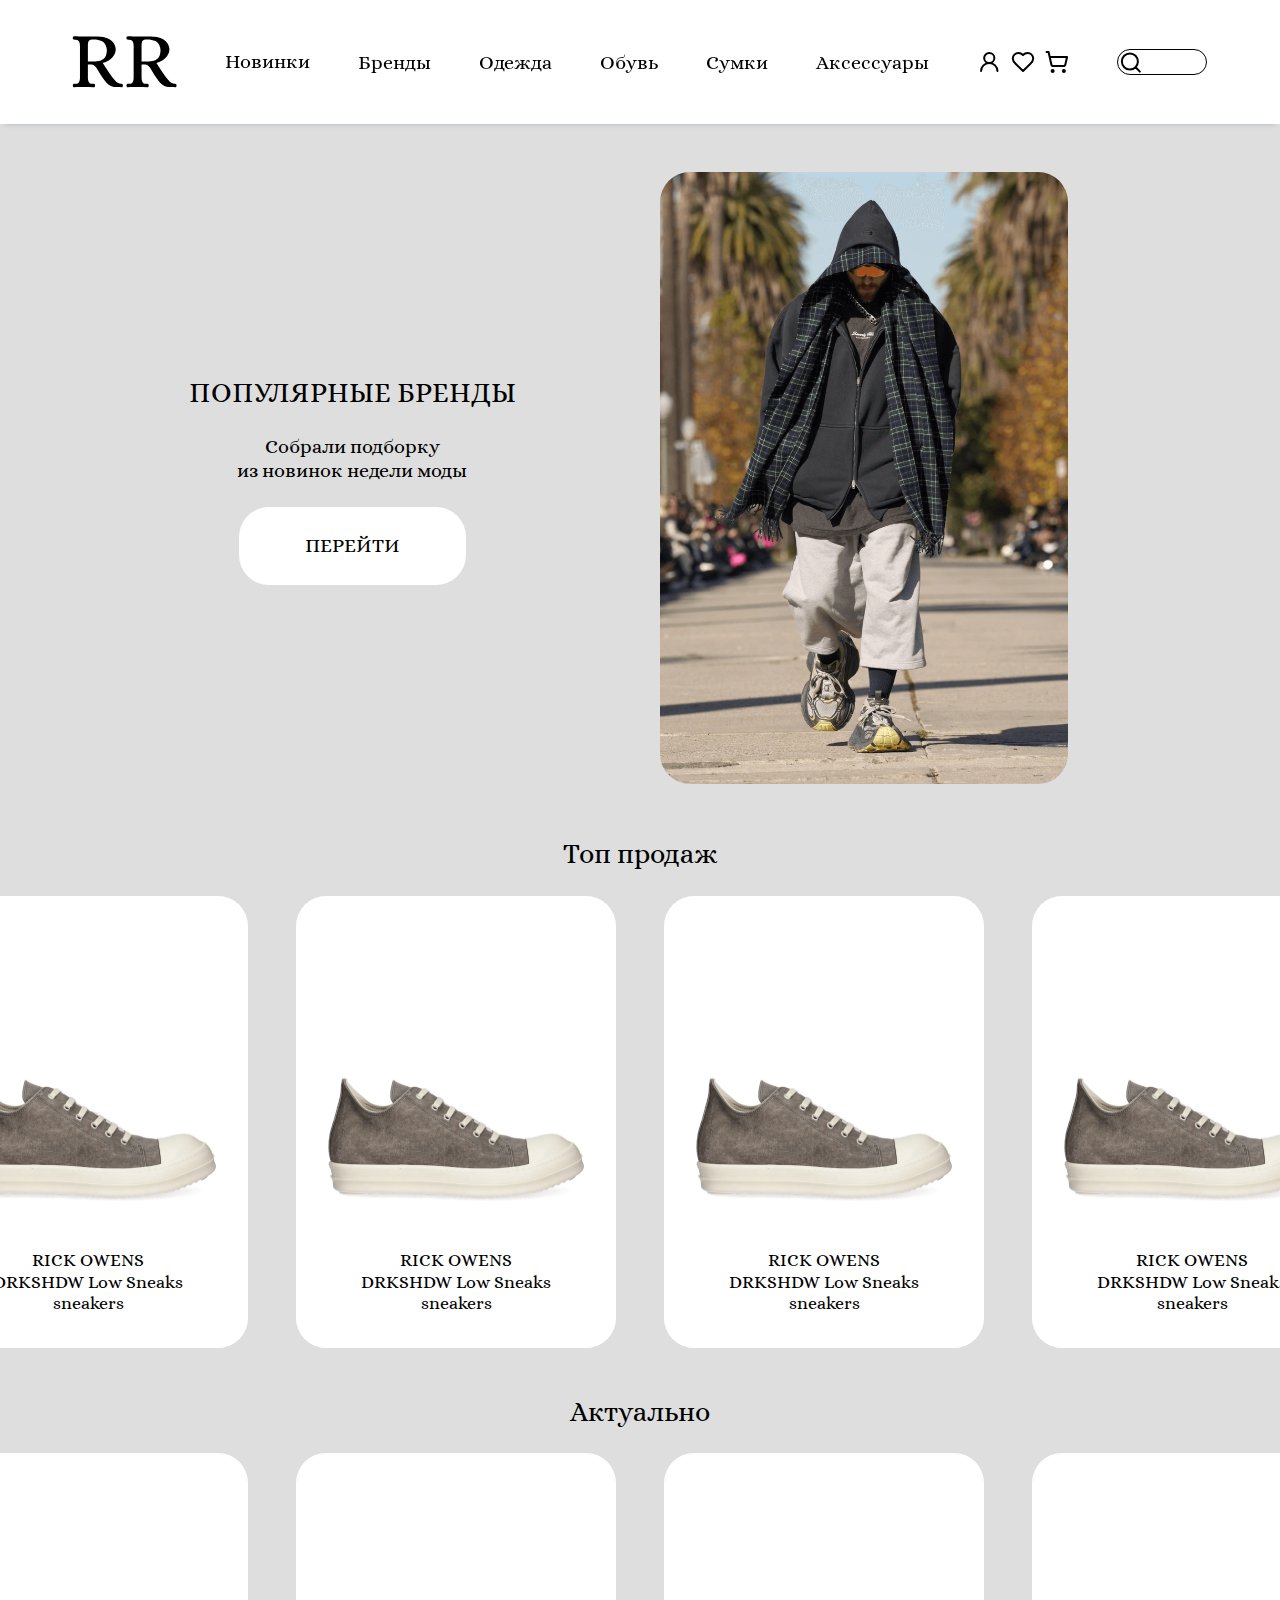
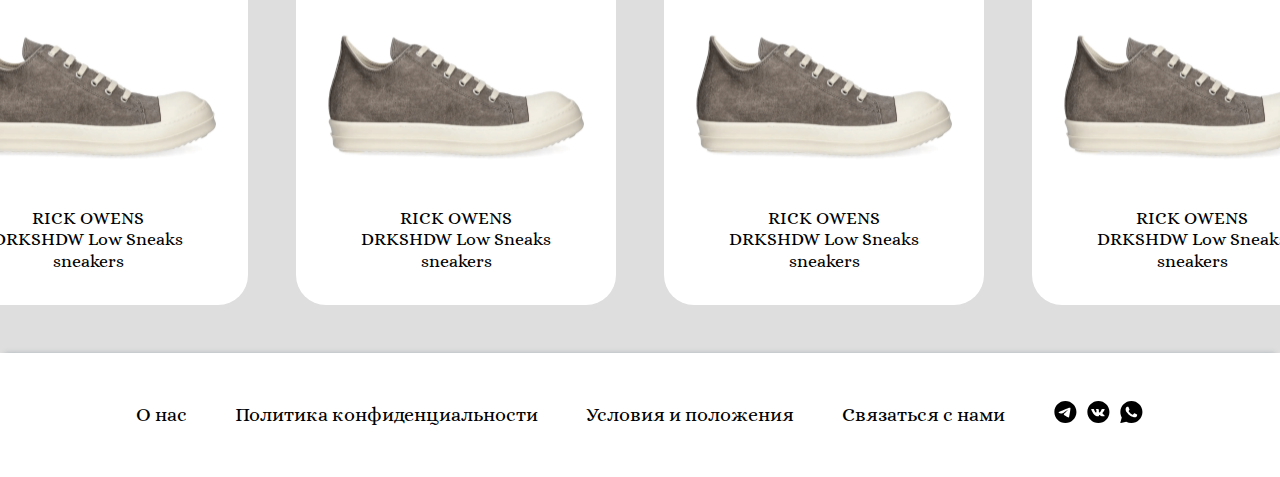
==== commit f3861225: "update05" ====
--- a/index.html
+++ b/index.html
@@ -20,18 +20,83 @@
             <nav>
                 <ul class="menu">
                     <li class="menu_item"><a href="/new-in.html">Новинки</a></li>
-                    <li class="menu_item"><a href="#">Бренды</a></li>
-                    <li class="menu_item"><a href="#">Одежда</a></li>
-                    <li class="menu_item"><a href="#">Обувь</a></li>
-                    <li class="menu_item"><a href="#">Сумки</a></li>
-                    <li class="menu_item"><a href="#">Аксессуары</a></li>
+                    <li class="menu_item brands">
+                        <a href="#" class="brands-label">Бренды</a>
+                        <div class="brands_list">
+                            <a href="#" class="list_item">Tom Ford</a>
+                            <a href="#" class="list_item">Bottega Veneta</a>
+                            <a href="#" class="list_item">Hermès</a>
+                            <a href="#" class="list_item">Burberry</a>
+                            <a href="#" class="list_item">Fendi</a>
+                            <a href="#" class="list_item">Ralph Lauren</a>
+                            <a href="#" class="list_item">Celine</a>
+                            <a href="#" class="list_item">Oscar de la Renta</a>
+                            <a href="#" class="list_item">Valentino</a>
+                            <a href="#" class="list_item">Alexander McQueen</a>
+                            <a href="#" class="list_item">Saint Laurent</a>
+                            <a href="#" class="list_item">Dolce & Gabbana</a>
+                            <a href="#" class="list_item">Rick Owens</a>
+                            <a href="#" class="list_item">Chanel</a>
+                            <a href="#" class="list_item">Miu Miu</a>
+                            <a href="#" class="list_item">Gucci</a>
+                            <a href="#" class="list_item">Balmain</a>
+                            <a href="#" class="list_item">Louis Vuitton</a>
+                            <a href="#" class="list_item">Off-White</a>
+                            <a href="#" class="list_item">Prada</a>
+                            <a href="#" class="list_item">Marc Jacobs</a>
+                            <a href="#" class="list_item">Balenciaga</a>
+                            <a href="#" class="list_item">Dior</a>
+                            <a href="#" class="list_item">Kenzo</a>
+                            <a href="#" class="list_item">Versace</a>
+                            <a href="#" class="list_item">Givenchy</a>
+                        </div></li>
+                        <li class="menu_item clothes">
+                            <a href="#" class="clothes-label">Одежда</a>
+                            <div class="clothes_list">
+                                <a href="#" class="list_item">Пальто</a>
+                                <a href="#" class="list_item">Куртки</a>
+                                <a href="#" class="list_item">Пуховики</a>
+                                <a href="#" class="list_item">Жилетки</a>
+                                <a href="#" class="list_item">Бомберы</a>
+                                <a href="#" class="list_item">Худи</a>
+                                <a href="#" class="list_item">Футболки</a>
+                                <a href="#" class="list_item">Рубашки</a>
+                                <a href="#" class="list_item">Лонгсливы</a>
+                            </div>
+                        </li>
+                    <li class="menu_item shoes"><a href="#" class="shoes-label">Обувь</a>
+                        <div class="shoes_list">
+                            <a href="#" class="list_item">Кроссовки</a>
+                            <a href="#" class="list_item">Кеды</a>
+                            <a href="#" class="list_item">Сапоги</a>
+                            <a href="#" class="list_item">Ботинки</a>
+                            <a href="#" class="list_item">Сандали</a>
+                        </div></li>
+                    <li class="menu_item bags"><a href="#" class="bags-label">Сумки</a>
+                        <div class="bags_list">
+                            <a href="#" class="list_item">Рюкзаки</a>
+                            <a href="#" class="list_item">Поясные сумки</a>
+                            <a href="#" class="list_item">Чемоданы и дорожные сумки</a>
+                            <a href="#" class="list_item">Сумки на плечо</a>
+                            <a href="#" class="list_item">Клатчи</a>
+                        </div></li>
+                    <li class="menu_item accessories"><a href="#" class="accessories-label">Аксессуары</a>
+                        <div class="accessories_list">
+                            <a href="#" class="list_item">Ремни</a>
+                            <a href="#" class="list_item">Перчатки</a>
+                            <a href="#" class="list_item">Головные уборы</a>
+                            <a href="#" class="list_item">Шарфы</a>
+                            <a href="#" class="list_item">Очки</a>
+                            <a href="#" class="list_item">Галстуки и бабочки</a>
+                            <a href="#" class="list_item">Кошельки</a>
+                        </div></li>
                 </ul>
             </nav>
     
             <div class="user_actions">
                 <a class="user_actions_item" href="/user-profile.html" title="Профиль" id="authIcon"><img src="/src/icons/user-round.svg" alt="Profile"></a>
                 <a class="user_actions_item" href="/favorite.html" title="Избранное"><img src="/src/icons/heart.svg" alt="Favorite"></a>
-                <a class="user_actions_item" href="/sh.html" title="Корзина"><img src="/src/icons/shopping-cart.svg" alt="Cart"></a>
+                <a class="user_actions_item" href="/shop-cart.html" title="Корзина"><img src="/src/icons/shopping-cart.svg" alt="Cart"></a>
             </div>
     
             <div class="search" title="Поиск"> 
--- a/src/css/style.css
+++ b/src/css/style.css
@@ -36,6 +36,7 @@
     background-color: #dedede; 
     line-height: 1.2;
 }
+
 body button{
     border: 1.5px solid transparent;
     transition: all 0.5s ease;
@@ -85,7 +86,7 @@
     gap: 48px;
 }
 
-.menu_item {
+.menu_item:not(.brands , .clothes , .shoes , .bags , .accessories){
     display: flex;
     font-size: 20px;
     color: #000;
@@ -156,6 +157,331 @@
     }
 }
 
+/* Бренды */
+
+.brands {
+    position: relative;
+}
+
+.brands-label {
+    display: inline-block;
+    padding: 30px 0;
+    line-height: normal;
+    text-decoration: none;
+    position: relative;
+}
+
+.brands-label::after {
+    content: '';
+    position: absolute;
+    left: 0;
+    right: 0;
+    bottom: 28px;
+    height: 2px;
+    background: #000;
+    transform: scaleX(0);
+    transition: transform 0.5s ease;
+}
+
+.brands:hover .brands-label::after,
+.brands_list:hover ~ .brands-label::after {
+    transform: scaleX(1);
+}
+
+.brands_list {
+    position: fixed;
+    display: flex;
+    left: 50%;
+    top: 100px;
+    transform: translateX(-50%);
+    justify-content: center;
+    text-align: center;
+    font-size: 16px;
+    background: white;
+    border-radius: 30px;
+    padding: 20px;
+    flex-wrap: wrap;
+    gap: 16px;
+    box-shadow: 0 4px 6px rgba(0, 0, 0, 0.1);
+    opacity: 0;
+    visibility: hidden;
+    transform: translate(-50%, 10px);
+    transition: opacity 0.3s ease, transform 0.3s ease;
+    z-index: 1000;
+}
+
+.brands:hover .brands_list,
+.brands_list:hover {
+    opacity: 1;
+    visibility: visible;
+    transform: translateX(-50%);
+}
+
+/* Одежда */
+
+.clothes {
+    position: relative;
+}
+
+.clothes-label {
+    display: inline-block;
+    padding: 30px 0;
+    line-height: normal;
+    text-decoration: none;
+    position: relative;
+}
+
+.clothes-label::after {
+    content: '';
+    position: absolute;
+    left: 0;
+    right: 0;
+    bottom: 28px;
+    height: 2px;
+    background: #000;
+    transform: scaleX(0);
+    transition: transform 0.5s ease;
+}
+
+.clothes:hover .clothes-label::after,
+.clothes_list:hover ~ .clothes-label::after {
+    transform: scaleX(1);
+}
+
+.clothes_list {
+    position: fixed;
+    display: flex;
+    left: 50%;
+    top: 100px;
+    transform: translateX(-50%);
+    justify-content: center;
+    text-align: center;
+    font-size: 16px;
+    background: white;
+    border-radius: 30px;
+    padding: 20px;
+    flex-wrap: nowrap;
+    gap: 16px;
+    box-shadow: 0 4px 6px rgba(0, 0, 0, 0.1);
+    opacity: 0;
+    visibility: hidden;
+    transform: translate(-50%, 10px);
+    transition: opacity 0.3s ease, transform 0.3s ease;
+    z-index: 1000;
+}
+
+.clothes:hover .clothes_list,
+.clothes_list:hover {
+    opacity: 1;
+    visibility: visible;
+    transform: translateX(-50%);
+}
+
+/* Обувь */
+
+.shoes {
+    position: relative;
+}
+
+.shoes-label {
+    display: inline-block;
+    padding: 30px 0;
+    line-height: normal;
+    text-decoration: none;
+    position: relative;
+}
+
+.shoes-label::after {
+    content: '';
+    position: absolute;
+    left: 0;
+    right: 0;
+    bottom: 28px;
+    height: 2px;
+    background: #000;
+    transform: scaleX(0);
+    transition: transform 0.5s ease;
+}
+
+.shoes:hover .shoes-label::after,
+.shoes_list:hover ~ .shoes-label::after {
+    transform: scaleX(1);
+}
+
+.shoes_list {
+    position: fixed;
+    display: flex;
+    left: 50%;
+    top: 100px;
+    transform: translateX(-50%);
+    justify-content: center;
+    text-align: center;
+    font-size: 16px;
+    background: white;
+    border-radius: 30px;
+    padding: 20px;
+    flex-wrap: nowrap;
+    gap: 16px;
+    box-shadow: 0 4px 6px rgba(0, 0, 0, 0.1);
+    opacity: 0;
+    visibility: hidden;
+    transform: translate(-50%, 10px);
+    transition: opacity 0.3s ease, transform 0.3s ease;
+    z-index: 1000;
+}
+
+.shoes:hover .shoes_list,
+.shoes_list:hover {
+    opacity: 1;
+    visibility: visible;
+    transform: translatex(-50%);
+}
+
+/* Сумки */
+
+.bags {
+    position: relative;
+}
+
+.bags-label {
+    display: inline-block;
+    padding: 30px 0;
+    line-height: normal;
+    text-decoration: none;
+    position: relative;
+}
+
+.bags-label::after {
+    content: '';
+    position: absolute;
+    left: 0;
+    right: 0;
+    bottom: 28px;
+    height: 2px;
+    background: #000;
+    transform: scaleX(0);
+    transition: transform 0.5s ease;
+}
+
+.bags:hover .bags-label::after,
+.bags_list:hover ~ .bags-label::after {
+    transform: scaleX(1);
+}
+
+.bags_list {
+    position: fixed;
+    display: flex;
+    left: 50%;
+    top: 100px;
+    transform: translateX(-50%);
+    justify-content: center;
+    text-align: center;
+    font-size: 16px;
+    background: white;
+    border-radius: 30px;
+    padding: 20px;
+    flex-wrap: nowrap;
+    gap: 16px;
+    box-shadow: 0 4px 6px rgba(0, 0, 0, 0.1);
+    opacity: 0;
+    visibility: hidden;
+    transform: translate(-50%, 10px);
+    transition: opacity 0.3s ease, transform 0.3s ease;
+    z-index: 1000;
+}
+
+.bags:hover .bags_list,
+.bags_list:hover {
+    opacity: 1;
+    visibility: visible;
+    transform: translateX(-50%);
+}
+
+/* Аксессуары */
+
+.accessories {
+    position: relative;
+}
+
+.accessories-label {
+    display: inline-block;
+    padding: 30px 0;
+    line-height: normal;
+    text-decoration: none;
+    position: relative;
+}
+
+.accessories-label::after {
+    content: '';
+    position: absolute;
+    left: 0;
+    right: 0;
+    bottom: 28px;
+    height: 2px;
+    background: #000;
+    transform: scaleX(0);
+    transition: transform 0.5s ease;
+}
+
+.accessories:hover .accessories-label::after,
+.accessories_list:hover ~ .accessories-label::after {
+    transform: scaleX(1);
+}
+
+.accessories_list {
+    position: fixed;
+    display: flex;
+    left: 50%;
+    top: 100px;
+    transform: translateX(-50%);
+    justify-content: center;
+    text-align: center;
+    font-size: 16px;
+    background: white;
+    border-radius: 30px;
+    padding: 20px;
+    flex-wrap: nowrap;
+    gap: 16px;
+    box-shadow: 0 4px 6px rgba(0, 0, 0, 0.1);
+    opacity: 0;
+    visibility: hidden;
+    transform: translate(-50%, 10px);
+    transition: opacity 0.3s ease, transform 0.3s ease;
+    z-index: 1000;
+}
+
+.accessories:hover .accessories_list,
+.accessories_list:hover {
+    opacity: 1;
+    visibility: visible;
+    transform: translateX(-50%);
+}
+
+
+/* list item*/
+
+.list_item {
+    display: inline-block;
+    position: relative;
+    transition: color 0.3s ease;
+}
+
+.list_item::after {
+    content: '';
+    position: absolute;
+    left: 0;
+    right: 0;
+    bottom: -2px;
+    height: 2px;
+    background: #000;
+    transform: scaleX(0);
+    transition: transform 0.5s ease;
+}
+
+.list_item:hover::after {
+    transform: scaleX(1);
+}
+
 /* FOOTER */
 
 footer {
@@ -555,6 +881,7 @@
     height: 44px;
     width: 224px;
 }
+
 .custom-file-label {
     display: inline-block;
     background-color: #fff;
